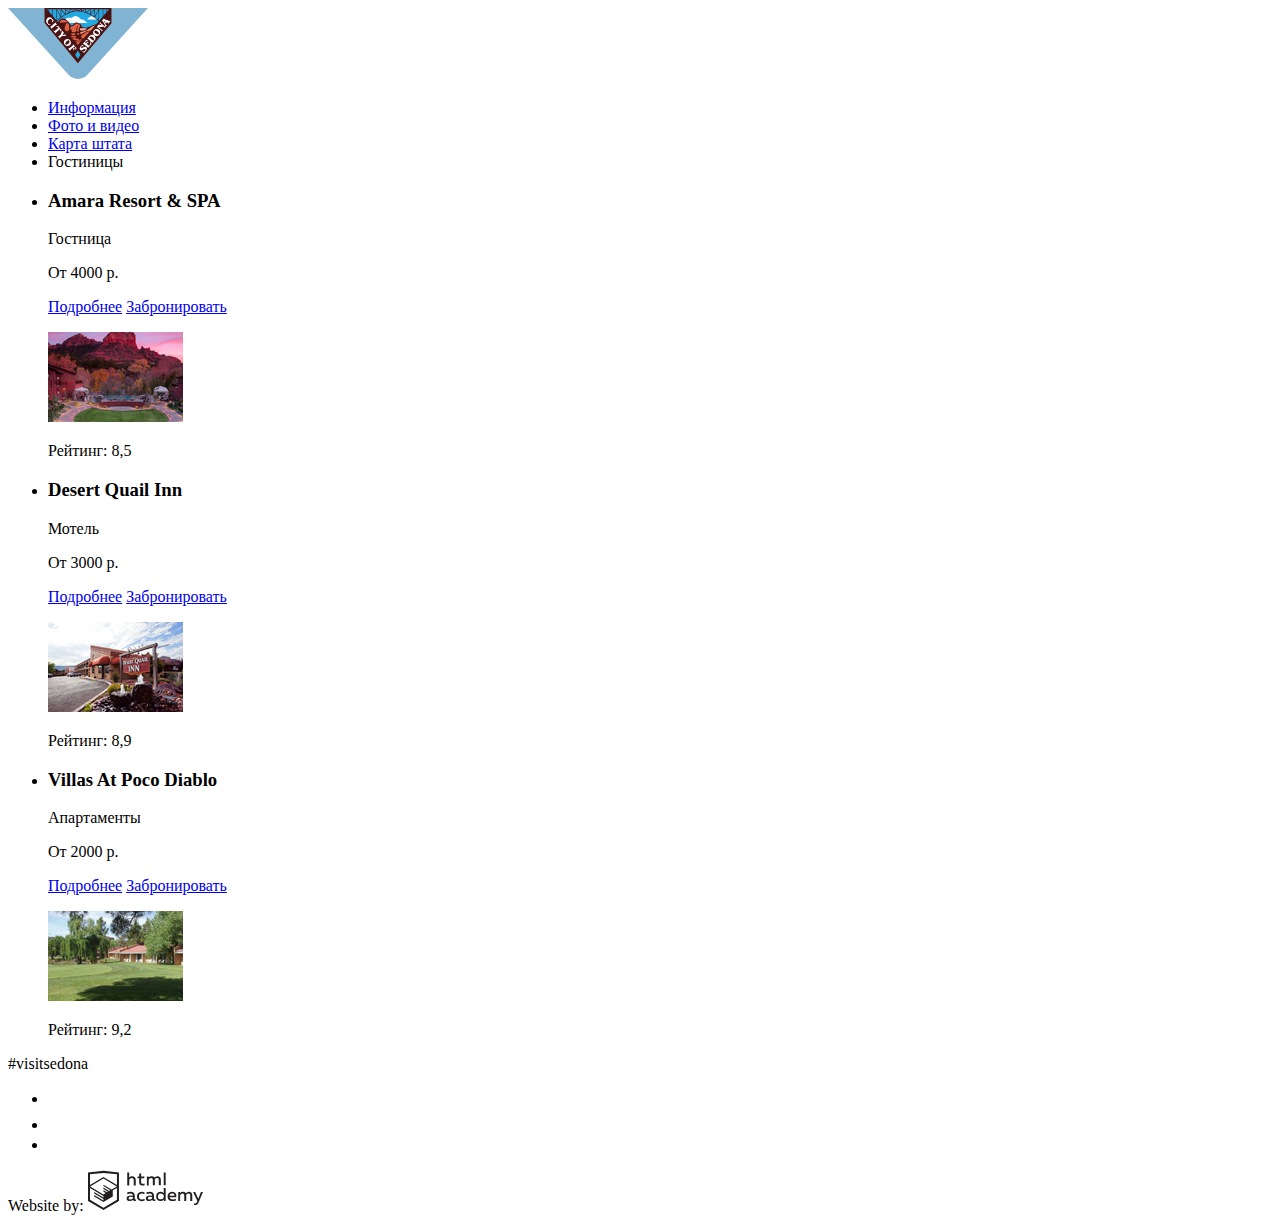
==== catalog.html @ f48ada7a "Исправлены замечания" ====
<!DOCTYPE html>
<html lang="ru">
  <head>
    <meta charset="UTF-8">
    <title>Гостиницы Седоны</title>
  </head>
  <body>
    <header>
      <a href="index.html">
        <img src="img/logo-sedona.svg" width="140" height="71" alt="Герб Седоны">
      </a>
      <nav>
        <ul>
          <li><a href="info.html">Информация</a></li>
          <li><a href="photo.html">Фото и видео</a></li>
          <li><a href="map.html">Карта штата</a></li>
          <li><a>Гостиницы</a></li>
        </ul>
      </nav>
    </header>
    <main>
      <ul>
        <li>
          <div>
            <h3>Amara Resort & SPA</h3>
            <p>Гостница</p>
            <p>От 4000 р.</p>
            <a class="button_details" href="#">Подробнее</a>
            <a class="button_booking" href="#">Забронировать</a>
          </div>
          <p>
            <img src="img/hotel-amara.jpg" width="135" height="90" alt="Amara Resort & SPA">
          </p>
          <p>
          <span></span>
          <span></span>
          <span></span>
          <span></span>
          </p>
        <p>Рейтинг: 8,5</p>
        </li>
        <li>
          <div>
            <h3>Desert Quail Inn</h3>
            <p>Мотель</p>
            <p>От 3000 р.</p>
            <a class="button_details" href="#">Подробнее</a>
            <a class="button_booking" href="#">Забронировать</a>
          </div>
          <p>
            <img src="img/hotel-desert.jpg" width="135" height="90" alt="Desert Quail Inn">
          </p>
          <p>
            <span></span>
            <span></span>
            <span></span>
          </p>
          <p>Рейтинг: 8,9</p>
        </li>
        <li>
          <div>
            <h3>Villas At Poco Diablo</h3>
            <p>Апартаменты</p>
            <p>От 2000 р.</p>
            <a class="button_details" href="#">Подробнее</a>
            <a class="button_booking" href="#">Забронировать</a>
          </div>
          <p>
            <img src="img/hotel-villas.jpg" width="135" height="90" alt="Villas At Poco Diablo">
          </p>
          <p>
            <span></span>
            <span></span>
          </p>
          <p>Рейтинг: 9,2</p>
        </li>
      </ul>
    </main>
    <footer>
      <p>#visitsedona</p>
      <div>
        <ul>
          <li>
            <a href="#">
              <img src="img/twitter.svg" width="17" height="15" alt="Twitter">
            </a>
          </li>
          <li>
            <a href="#">
              <img src="img/fb-icon.svg" width="12" height="22" alt="FB">
            </a>
          </li>
          <li>
            <a href="#">
              <img src="img/youtube.svg" width="20" height="16" alt="YouTube">
            </a>
          </li>
        </ul>
      </div>
      <p>
        Website by:
        <a href="https://htmlacademy.ru/intensive/htmlcss">
          <img src="img/logo-htmlacademy.svg" width="115" height="41" alt="Логотип HTML Academy">
        </a>
      </p>
    </footer>
  </body>
</html>
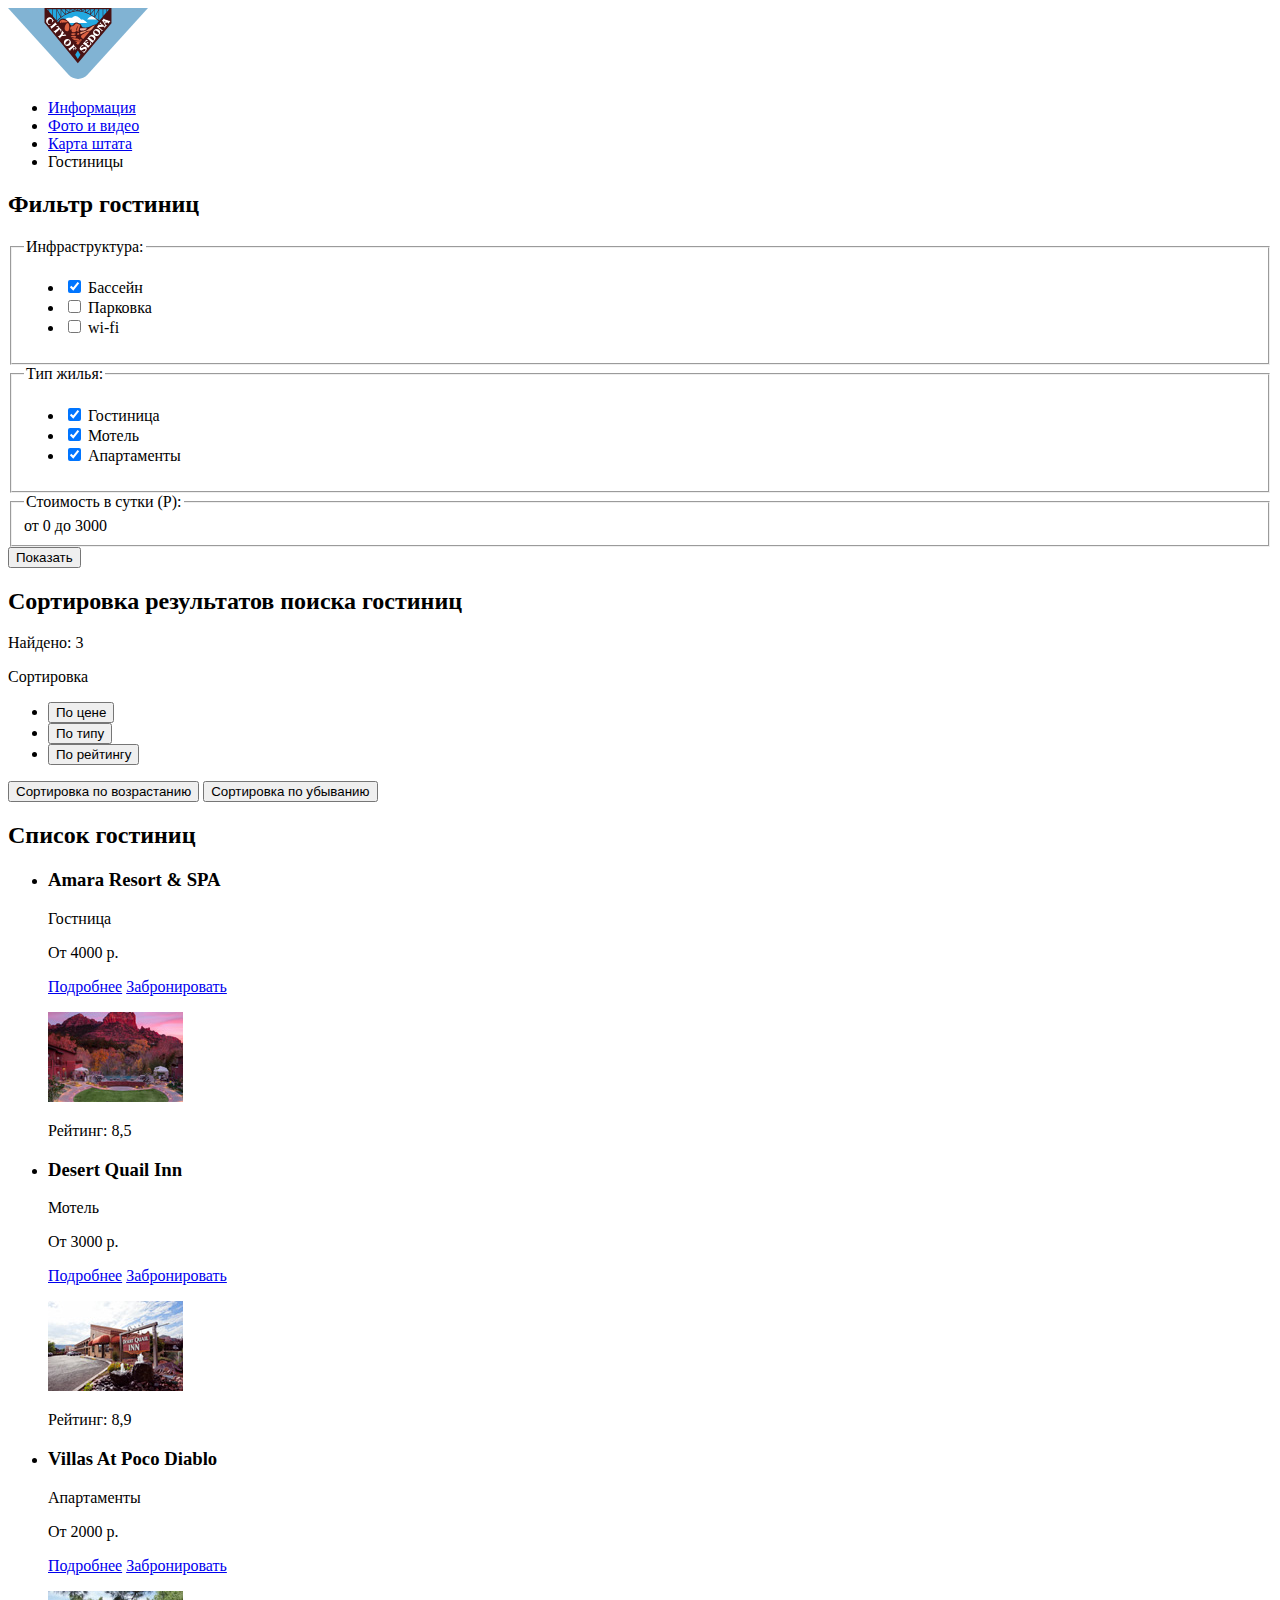
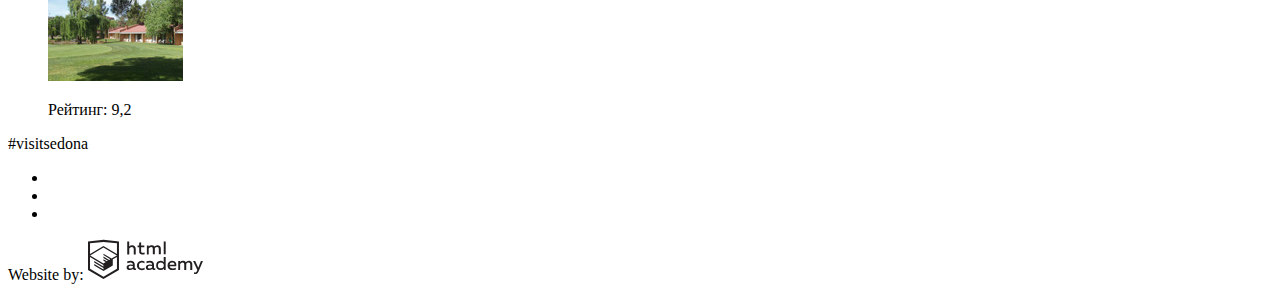
==== commit a92610d5: "Добавлены формы и доступность" ====
--- a/catalog.html
+++ b/catalog.html
@@ -6,100 +6,169 @@
   </head>
   <body>
     <header>
-      <a href="index.html">
-        <img src="img/logo-sedona.svg" width="140" height="71" alt="Герб Седоны">
-      </a>
-      <nav>
+      <nav aria-label="Главное меню">
+        <a href="index.html">
+          <img src="img/logo-sedona.svg" width="140" height="71" alt="Герб Седоны">
+        </a>
         <ul>
           <li><a href="info.html">Информация</a></li>
           <li><a href="photo.html">Фото и видео</a></li>
-          <li><a href="map.html">Карта штата</a></li>
+          <li><a href="index.html#map">Карта штата</a></li>
           <li><a>Гостиницы</a></li>
         </ul>
       </nav>
     </header>
     <main>
-      <ul>
-        <li>
-          <div>
-            <h3>Amara Resort & SPA</h3>
-            <p>Гостница</p>
-            <p>От 4000 р.</p>
-            <a class="button_details" href="#">Подробнее</a>
-            <a class="button_booking" href="#">Забронировать</a>
-          </div>
-          <p>
-            <img src="img/hotel-amara.jpg" width="135" height="90" alt="Amara Resort & SPA">
-          </p>
-          <p>
-          <span></span>
-          <span></span>
-          <span></span>
-          <span></span>
-          </p>
-        <p>Рейтинг: 8,5</p>
-        </li>
-        <li>
-          <div>
-            <h3>Desert Quail Inn</h3>
-            <p>Мотель</p>
-            <p>От 3000 р.</p>
-            <a class="button_details" href="#">Подробнее</a>
-            <a class="button_booking" href="#">Забронировать</a>
-          </div>
-          <p>
-            <img src="img/hotel-desert.jpg" width="135" height="90" alt="Desert Quail Inn">
-          </p>
-          <p>
-            <span></span>
-            <span></span>
-            <span></span>
-          </p>
-          <p>Рейтинг: 8,9</p>
-        </li>
-        <li>
-          <div>
-            <h3>Villas At Poco Diablo</h3>
-            <p>Апартаменты</p>
-            <p>От 2000 р.</p>
-            <a class="button_details" href="#">Подробнее</a>
-            <a class="button_booking" href="#">Забронировать</a>
-          </div>
-          <p>
-            <img src="img/hotel-villas.jpg" width="135" height="90" alt="Villas At Poco Diablo">
-          </p>
-          <p>
-            <span></span>
-            <span></span>
-          </p>
-          <p>Рейтинг: 9,2</p>
-        </li>
-      </ul>
+      <section>
+        <h2 class="visually-hidden">Фильтр гостиниц</h2>
+        <form method="get" action="https://echo.htmlacademy.ru">
+          <fieldset>
+            <legend>Инфраструктура:</legend>
+            <ul>
+              <li>
+                <input type="checkbox" name="swimming-pool" id="filter-swimming-pool" checked>
+                <label for="filter-swimming-pool">Бассейн</label>
+              </li>
+              <li>
+                <input type="checkbox" name="parking" id="filter-parking">
+                <label for="filter-parking">Парковка</label>
+              </li>
+              <li>
+                <input type="checkbox" name="wi-fi" id="filter-wi-fi">
+                <label for="filter-wi-fi">wi-fi</label>
+              </li>
+            </ul>
+          </fieldset>
+          <fieldset>
+            <legend>Тип жилья:</legend>
+            <ul>
+              <li>
+                <input type="checkbox" name="hotel" id="filter-hotel" checked>
+                <label for="filter-hotel">Гостиница</label>
+              </li>
+              <li>
+                <input type="checkbox" name="motel" id="filter-motel" checked>
+                <label for="filter-motel">Мотель</label>
+              </li>
+              <li>
+                <input type="checkbox" name="apartments" id="filter-apartments" checked>
+                <label for="filter-apartments">Апартаменты</label>
+              </li>
+            </ul>
+          </fieldset>
+          <fieldset>
+            <legend>Стоимость в сутки (Р):</legend>
+            <div>
+              <span>от 0 </span>
+              <span>до 3000</span>
+            </div>
+          </fieldset>
+          <button type="submit">
+            Показать
+          </button>
+        </form>
+      </section>
+      <section>
+        <h2 class="visually-hidden">Сортировка результатов поиска гостиниц</h2>
+        <p>Найдено: 3</p>
+        <div>
+          <p>Сортировка</p>
+          <ul>
+            <li>
+              <button type="button">По цене</button>
+            </li>
+            <li>
+              <button type="button">По типу</button>
+            </li>
+            <li>
+              <button type="button">По рейтингу</button>
+            </li>
+          </ul>
+        </div>
+        <div>
+          <button type="button">Сортировка по возрастанию</button>
+          <button type="button">Сортировка по убыванию</button>
+        </div>
+      </section>
+      <section>
+        <h2 class="visually-hidden">Список гостиниц</h2>
+          <ul>
+            <li>
+              <div>
+                <h3>Amara Resort & SPA</h3>
+                <p>Гостница</p>
+                <p>От 4000 р.</p>
+                <a class="button_details" href="#">Подробнее</a>
+                <a class="button_booking" href="#">Забронировать</a>
+              </div>
+              <p>
+                <img src="img/hotel-amara.jpg" width="135" height="90" alt="Amara Resort & SPA">
+              </p>
+              <p>
+              <span></span>
+              <span></span>
+              <span></span>
+              <span></span>
+              </p>
+            <p>Рейтинг: 8,5</p>
+            </li>
+            <li>
+              <div>
+                <h3>Desert Quail Inn</h3>
+                <p>Мотель</p>
+                <p>От 3000 р.</p>
+                <a class="button_details" href="#">Подробнее</a>
+                <a class="button_booking" href="#">Забронировать</a>
+              </div>
+              <p>
+                <img src="img/hotel-desert.jpg" width="135" height="90" alt="Desert Quail Inn">
+              </p>
+              <p>
+                <span></span>
+                <span></span>
+                <span></span>
+              </p>
+              <p>Рейтинг: 8,9</p>
+            </li>
+            <li>
+              <div>
+                <h3>Villas At Poco Diablo</h3>
+                <p>Апартаменты</p>
+                <p>От 2000 р.</p>
+                <a class="button_details" href="#">Подробнее</a>
+                <a class="button_booking" href="#">Забронировать</a>
+              </div>
+              <p>
+                <img src="img/hotel-villas.jpg" width="135" height="90" alt="Villas At Poco Diablo">
+              </p>
+              <p>
+                <span></span>
+                <span></span>
+              </p>
+              <p>Рейтинг: 9,2</p>
+            </li>
+          </ul>
+      </section>
     </main>
     <footer>
       <p>#visitsedona</p>
-      <div>
         <ul>
           <li>
-            <a href="#">
-              <img src="img/twitter.svg" width="17" height="15" alt="Twitter">
+            <a href="#" aria-label="Седона в Твиттере">
             </a>
           </li>
           <li>
-            <a href="#">
-              <img src="img/fb-icon.svg" width="12" height="22" alt="FB">
+            <a href="#" aria-label="Седона в Фейсбуке">
             </a>
           </li>
           <li>
-            <a href="#">
-              <img src="img/youtube.svg" width="20" height="16" alt="YouTube">
+            <a href="#" aria-label="Седона на Ютубе">
             </a>
           </li>
         </ul>
-      </div>
       <p>
         Website by:
-        <a href="https://htmlacademy.ru/intensive/htmlcss">
+        <a href="https://htmlacademy.ru/intensive/htmlcss" aria-label="Сайт HTML Academy">
           <img src="img/logo-htmlacademy.svg" width="115" height="41" alt="Логотип HTML Academy">
         </a>
       </p>
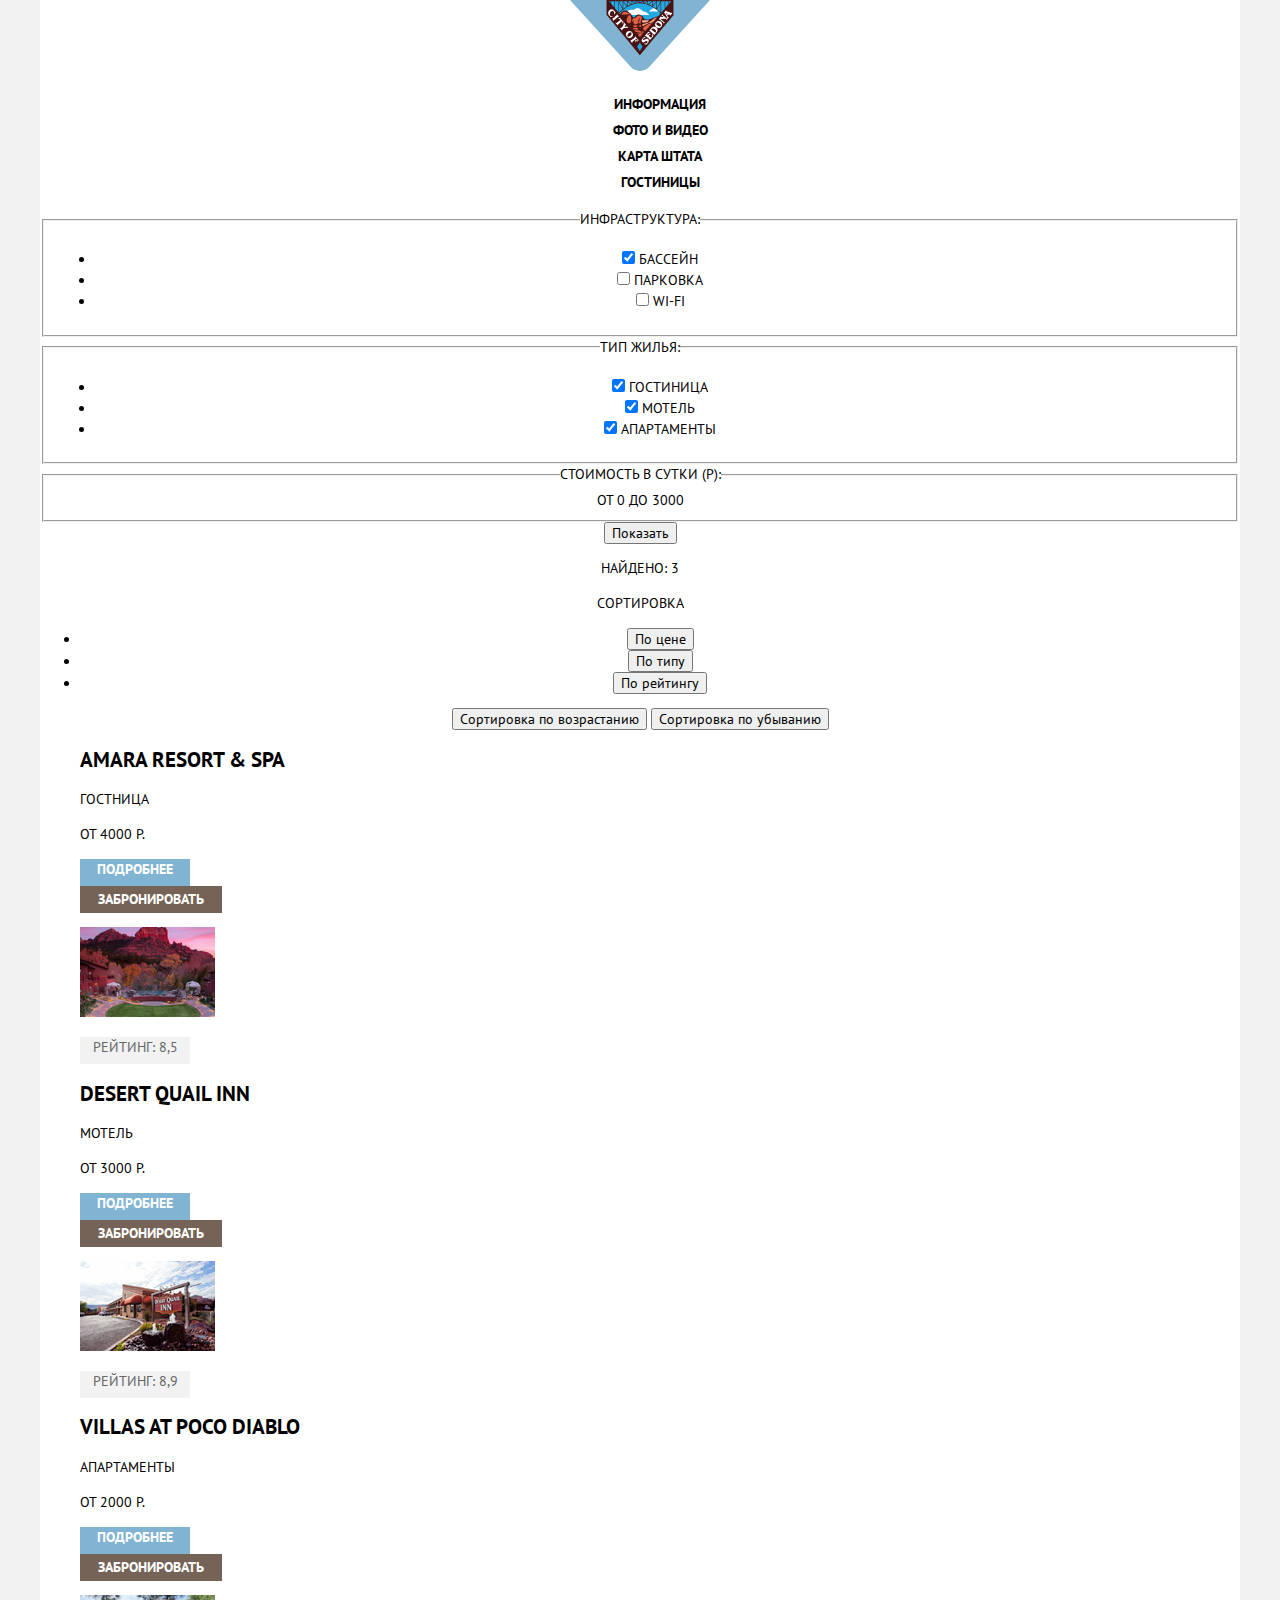
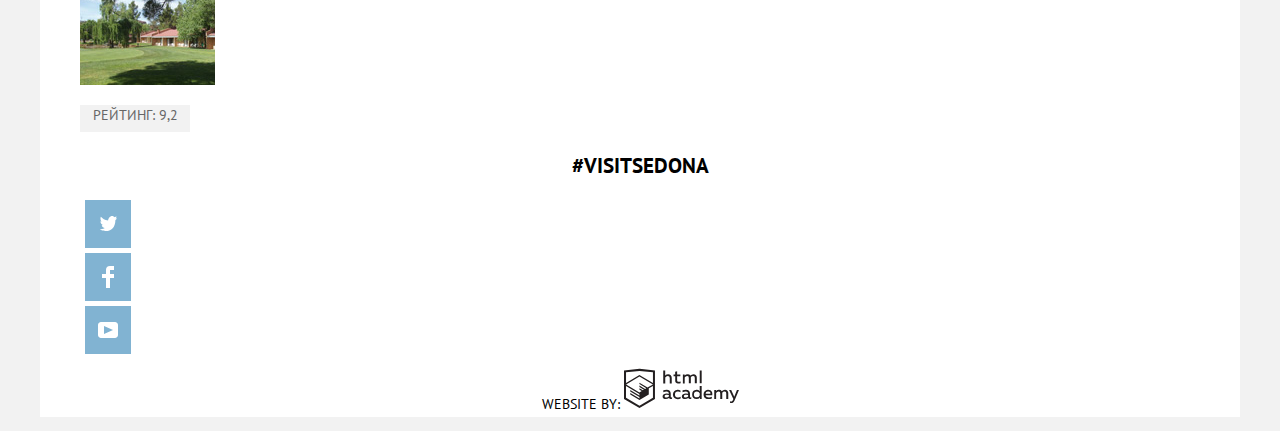
==== commit 4f5b67a0: "Первое задание по стилям" ====
--- a/catalog.html
+++ b/catalog.html
@@ -3,18 +3,21 @@
   <head>
     <meta charset="UTF-8">
     <title>Гостиницы Седоны</title>
+    <link href="https://fonts.googleapis.com/css?family=PT+Sans:400,700&display=swap&subset=cyrillic" rel="stylesheet">
+    <link rel="stylesheet" href="css/normalize.css">
+    <link rel="stylesheet" href="css/style.css">
   </head>
   <body>
     <header>
-      <nav aria-label="Главное меню">
-        <a href="index.html">
+      <nav class="main-navigation" aria-label="Главное меню">
+        <a>
           <img src="img/logo-sedona.svg" width="140" height="71" alt="Герб Седоны">
         </a>
         <ul>
           <li><a href="info.html">Информация</a></li>
           <li><a href="photo.html">Фото и видео</a></li>
           <li><a href="index.html#map">Карта штата</a></li>
-          <li><a>Гостиницы</a></li>
+          <li><a href="catalog.html">Гостиницы</a></li>
         </ul>
       </nav>
     </header>
@@ -92,14 +95,14 @@
       </section>
       <section>
         <h2 class="visually-hidden">Список гостиниц</h2>
-          <ul>
+          <ul class="hotels">
             <li>
               <div>
-                <h3>Amara Resort & SPA</h3>
+                <h3><a class="hotel-name" href="#">Amara Resort & SPA</a></h3>
                 <p>Гостница</p>
                 <p>От 4000 р.</p>
-                <a class="button_details" href="#">Подробнее</a>
-                <a class="button_booking" href="#">Забронировать</a>
+                <a class="hotel-details" href="#">Подробнее</a>
+                <button class="button-booking" type="button" name="button">Забронировать</button>
               </div>
               <p>
                 <img src="img/hotel-amara.jpg" width="135" height="90" alt="Amara Resort & SPA">
@@ -110,15 +113,15 @@
               <span></span>
               <span></span>
               </p>
-            <p>Рейтинг: 8,5</p>
+            <p class="rating">Рейтинг: 8,5</p>
             </li>
             <li>
               <div>
-                <h3>Desert Quail Inn</h3>
+                <h3><a class="hotel-name" href="#">Desert Quail Inn</a></h3>
                 <p>Мотель</p>
                 <p>От 3000 р.</p>
-                <a class="button_details" href="#">Подробнее</a>
-                <a class="button_booking" href="#">Забронировать</a>
+                <a class="hotel-details" href="#">Подробнее</a>
+                <button class="button-booking" type="button" name="button">Забронировать</button>
               </div>
               <p>
                 <img src="img/hotel-desert.jpg" width="135" height="90" alt="Desert Quail Inn">
@@ -128,15 +131,15 @@
                 <span></span>
                 <span></span>
               </p>
-              <p>Рейтинг: 8,9</p>
+              <p class="rating">Рейтинг: 8,9</p>
             </li>
             <li>
               <div>
-                <h3>Villas At Poco Diablo</h3>
+                <h3><a class="hotel-name" href="#">Villas At Poco Diablo</a></h3>
                 <p>Апартаменты</p>
                 <p>От 2000 р.</p>
-                <a class="button_details" href="#">Подробнее</a>
-                <a class="button_booking" href="#">Забронировать</a>
+                <a class="hotel-details" href="#">Подробнее</a>
+                <button class="button-booking" type="button" name="button">Забронировать</button>
               </div>
               <p>
                 <img src="img/hotel-villas.jpg" width="135" height="90" alt="Villas At Poco Diablo">
@@ -145,31 +148,28 @@
                 <span></span>
                 <span></span>
               </p>
-              <p>Рейтинг: 9,2</p>
+              <p class="rating">Рейтинг: 9,2</p>
             </li>
           </ul>
       </section>
     </main>
     <footer>
-      <p>#visitsedona</p>
-        <ul>
-          <li>
-            <a href="#" aria-label="Седона в Твиттере">
-            </a>
-          </li>
-          <li>
-            <a href="#" aria-label="Седона в Фейсбуке">
-            </a>
-          </li>
-          <li>
-            <a href="#" aria-label="Седона на Ютубе">
-            </a>
-          </li>
-        </ul>
-      <p>
+      <p class="hashtag">#visitsedona</p>
+      <ul class="social-buttons">
+        <li><a class="button-twitter" href="#" aria-label="Седона в Твиттере"></a></li>
+        <li><a class="button-facebook" href="#" aria-label="Седона в Фейсбуке"></a></li>
+        <li><a class="button-youtube" href="#" aria-label="Седона на Ютубе"></a></li>
+      </ul>
+      <p class="copyright">
         Website by:
         <a href="https://htmlacademy.ru/intensive/htmlcss" aria-label="Сайт HTML Academy">
-          <img src="img/logo-htmlacademy.svg" width="115" height="41" alt="Логотип HTML Academy">
+          <!--          <img src="img/logo-htmlacademy.svg" width="115" height="41" alt="Логотип HTML Academy">-->
+          <svg id="Layer_1" data-name="Layer 1" xmlns="http://www.w3.org/2000/svg" viewBox="0 0 108.08 36.85" width="115" height="41">
+            <title>logo-htmlacademy</title>
+            <path class="html-logo"
+                  d="M44.61,26.88a2,2,0,0,0,.55-0.1v1.33a3.25,3.25,0,0,1-1.18.21,1.67,1.67,0,0,1-1.67-1,4.84,4.84,0,0,1-3.14,1.08c-1.51,0-2.91-.83-2.91-2.55,0-2.13,2-2.79,3.71-2.79a11.08,11.08,0,0,1,2.17.25v-0.3c0-1-.76-1.77-2.19-1.77a7.42,7.42,0,0,0-3,.64v-1.7a10.21,10.21,0,0,1,3.19-.55c2.36,0,3.81,1.12,3.81,3.65v3a0.54,0.54,0,0,0,.49.59h0.17Zm-6.44-1.13A1.35,1.35,0,0,0,39.63,27h0.11a3.39,3.39,0,0,0,2.41-1V24.58a9.72,9.72,0,0,0-1.81-.21c-1,0-2.16.33-2.16,1.38h0Zm12.36-6.11a5,5,0,0,1,2.57.64V22a4.08,4.08,0,0,0-2.3-.7,2.75,2.75,0,1,0,0,5.49,5,5,0,0,0,2.43-.64v1.71a6.27,6.27,0,0,1-2.76.57A4.21,4.21,0,0,1,46,24.51q0-.21,0-0.41a4.32,4.32,0,0,1,4.18-4.46h0.38Zm12.17,7.24a2,2,0,0,0,.55-0.1v1.33a3.25,3.25,0,0,1-1.18.21,1.67,1.67,0,0,1-1.67-1,4.84,4.84,0,0,1-3.14,1.08c-1.51,0-2.91-.83-2.91-2.55,0-2.13,2-2.79,3.71-2.79a11.08,11.08,0,0,1,2.17.25v-0.3c0-1-.76-1.77-2.19-1.77a7.42,7.42,0,0,0-3,.64v-1.7a10.21,10.21,0,0,1,3.19-.55c2.36,0,3.81,1.12,3.81,3.65v3a0.54,0.54,0,0,0,.49.59h0.17Zm-6.44-1.13A1.35,1.35,0,0,0,57.73,27h0.11a3.39,3.39,0,0,0,2.41-1V24.58a9.72,9.72,0,0,0-1.81-.21c-1.06,0-2.16.33-2.16,1.38h0ZM73,16V28.2H71.35V26.88a3.88,3.88,0,0,1-3.19,1.54,4.4,4.4,0,0,1,0-8.78,3.81,3.81,0,0,1,3,1.3V16H73Zm-4.53,5.22a2.76,2.76,0,1,0,0,5.52A2.86,2.86,0,0,0,71.15,25V23A2.91,2.91,0,0,0,68.49,21.27ZM79,19.64c3.31,0,4.46,2.68,3.92,5.09H76.7c0.21,1.5,1.67,2.11,3.19,2.11a6.11,6.11,0,0,0,2.64-.59v1.6a7.14,7.14,0,0,1-3,.57C77,28.42,74.78,27,74.78,24a4.18,4.18,0,0,1,4-4.39H79Zm0.09,1.54a2.28,2.28,0,0,0-2.44,2.1v0.06H81.3A2,2,0,0,0,79.13,21.18Zm5.73,7V19.87h1.65v1a3.81,3.81,0,0,1,2.78-1.27A2.86,2.86,0,0,1,91.89,21a4.12,4.12,0,0,1,2.91-1.33A3.06,3.06,0,0,1,98,23V28.2h-1.9V23.05a1.59,1.59,0,0,0-1.42-1.75H94.42a2.8,2.8,0,0,0-2.07,1.12V28.2h-1.9V23.05A1.59,1.59,0,0,0,89,21.31H88.8a3,3,0,0,0-2.21,1.29v5.63H84.86Zm21.31-8.33h1.9l-3.91,9.46c-0.9,2.17-2.09,2.86-3.35,2.86a4.76,4.76,0,0,1-1.1-.14V30.46a2.86,2.86,0,0,0,.85.12c0.9,0,1.58-.64,2.07-1.9l0.17-.42-4-8.4h2l2.86,6.29ZM38.73,1.46V6.22a3.81,3.81,0,0,1,2.7-1.14,3.25,3.25,0,0,1,3.44,3.4v5.15H43V8.72a1.81,1.81,0,0,0-1.61-2h-0.3a2.93,2.93,0,0,0-2.32,1.39v5.52h-1.9V1.46h1.9ZM49.94,2.31v3h3V6.91h-3v3.81c0,1.1.5,1.46,1.58,1.46a4.49,4.49,0,0,0,1.69-.33v1.6A6.8,6.8,0,0,1,51,13.8a2.55,2.55,0,0,1-2.86-2.74V6.89H46.58V5.26h1.5V2.74Zm5.4,11.31V5.28H57v1A3.81,3.81,0,0,1,59.77,5a2.86,2.86,0,0,1,2.6,1.33A4.12,4.12,0,0,1,65.28,5,3.06,3.06,0,0,1,68.44,8.4v5.21h-1.9V8.46a1.59,1.59,0,0,0-1.42-1.75H64.89a2.8,2.8,0,0,0-2.07,1.12v5.78h-1.9V8.46A1.59,1.59,0,0,0,59.5,6.71H59.27A3,3,0,0,0,57.06,8v5.63H55.34ZM71.17,1.45H73V13.6H71.17V1.45ZM14.71,0H14.55L0,1.54V28.21l14.55,8.66,14.55-8.66V1.54Zm12.5,27.1L14.55,34.64,1.9,27.12V16.18l12.59,7.5V25L5.86,19.9v1.31l8.68,5.21v1.39L5.87,22.65V24l8.68,5.21,8.75-5.24V18.31L27.2,16V27.12Zm0-12.53-3.48,2-1.6,1L14.51,13v1.31L21,18.23H21l-0.14.09-1,.54-5.37-3.2V17l4.24,2.52-1,.67-3.2-1.9v1.31l2.1,1.24L14.5,22.1,2,14.65,14.51,7.11Zm0-1.32L14.49,5.76,1.91,13.25v-10L14.56,1.92,27.21,3.25v10h0Z"
+                  transform="translate(0 -0.02)" fill="#231f20">
+          </svg>
         </a>
       </p>
     </footer>
--- a/css/style.css
+++ b/css/style.css
@@ -0,0 +1,326 @@
+html {
+  background-color: #f2f2f2;
+}
+
+body {
+  margin: 0;
+  padding: 0;
+  width: 1200px;
+  margin: auto;
+
+  font-family: "PT Sans", Arial, sans-serif;
+  font-size: 14px;
+  line-height: 21px;
+  color: #000000;
+  text-transform: uppercase;
+  text-align: center;
+
+  background-color: white;
+}
+
+.visually-hidden {
+  position: absolute;
+  width: 1px;
+  height: 1px;
+  margin: -1px;
+  border: 0;
+  padding: 0;
+  clip: rect(0 0 0 0);
+  overflow: hidden;
+}
+
+a {
+  text-decoration: none;
+  color: black;
+}
+
+/* Стили для шапки */
+
+/* Навигация по сайту */
+.main-navigation li {
+  line-height: 26px;
+  list-style: none;
+  font-weight: bold;
+}
+
+.main-navigation a:hover {
+  color: #81b3d2;
+}
+
+.main-navigation a:active {
+  color: rgba(0, 0, 0, 0.3);
+}
+
+.current-page {
+  color: #766357;
+}
+
+/* Стили для main */
+
+.welcome {
+  height: 528px;
+  background-color: #9EDAFE;
+  background-image:
+    url("../img/intro-mask.svg"),
+    url("../img/sedona-background.jpg");
+
+  background-position:
+    bottom center,
+    top center;
+  background-repeat: no-repeat, no-repeat;
+  }
+
+.sedona-promotext {
+  font-size: 21px;
+  line-height: 26px;
+  font-weight: bold;
+}
+
+.advantages-intro {
+  font-size: 14px;
+  line-height: 26px;
+}
+
+.advantages {
+  list-style: none;
+}
+
+.advantages h2 {
+  font-size: 21px;
+  line-height: 21px;
+}
+
+.advantages-item:nth-child(1),
+.advantages-item:nth-child(2) {
+  color: #ffffff;
+  background-color: #81B3D2;
+}
+
+.benefits {
+  list-style: none;
+  background-color: #ffffff;
+}
+
+.benefits-item {
+  color: #333333;
+}
+
+.benefits h2 {
+  color: #000000;
+}
+/* Стили для формы поиска */
+
+.search-text {
+  font-size: 14px;
+  line-height: 24px;
+  color: #333333;
+}
+
+.search-heading {
+  font-size: 30px;
+  line-height: 36px;
+  font-weight: bold;
+  color: #000000;
+}
+
+.button {
+  font-size: 21px;
+  font-weight: bold;
+  line-height: 26px;
+  color: #ffffff;
+  text-transform: uppercase;
+}
+
+.button-search-form {
+  background-color: #766357;
+  width: 568px;
+  height: 86px;
+}
+
+.button-search-form:hover {
+  background-color: #604E43;
+}
+
+.button-search-form:active {
+  background-color: #503E33;
+}
+
+.input-label {
+  font-weight: bold;
+  color: #000000;
+}
+
+.input-field {
+  font-weight: 700;
+  color: #000000;
+  text-transform: uppercase;
+
+  background-color: #F2F2F2;
+
+}
+.input-field:hover {
+  background-color: #ebebeb;
+}
+
+.input-field:focus {
+  background-color: #ffffff;
+}
+
+.input-field::placeholder {
+  font-weight: bold;
+  color: #000000;
+  text-transform: uppercase;
+}
+
+.button-submit {
+  background-color: #81B3D2;
+  width: 458px;
+  height: 58px;
+}
+
+.button-submit:hover {
+  background-color: #669EC0;
+}
+
+.button-submit:active {
+  background-color: #5496BD;
+}
+/* Стили для хештега и товарного знака */
+
+.hashtag {
+  font-size: 21px;
+  line-height: 26px;
+  font-weight: bold;
+}
+.copyright {
+  line-height: 26px;
+}
+
+.html-logo:hover {
+  fill: #81b3d2;
+}
+
+.html-logo:active {
+  fill: #bdbbbc;
+}
+/* Стили для кнопок социальных сетей */
+
+.social-buttons li {
+  list-style: none;
+  background-color: #81b3d2;
+  width: 46px;
+  height: 48px;
+  margin: 5px;
+}
+
+.social-buttons li:hover {
+  background-color: #669ec0;
+}
+
+.social-buttons li:active {
+  background-color: #5496bd;
+}
+
+.button-twitter {
+  background: url("../img/twitter.svg") no-repeat 50% 50%;
+  width: 100%;
+  height: 100%;
+  display: block;
+}
+
+.button-twitter:active {
+  opacity: 0.3;
+}
+
+.button-facebook {
+  background: url("../img/fb-icon.svg") no-repeat 50% 50%;
+  width: 100%;
+  height: 100%;
+  display: block;
+}
+
+.button-facebook:active {
+  opacity: 0.3;
+}
+
+.button-youtube {
+  background: url("../img/youtube.svg") no-repeat 50% 50%;
+  width: 100%;
+  height: 100%;
+  display: block;
+}
+
+.button-youtube:active {
+  opacity: 0.3;
+}
+
+/* Стили для отелей */
+.hotels {
+  text-align: left;
+  list-style: none;
+}
+
+.hotel-name {
+  font-size: 21px;
+  line-height: 26px;
+  font-weight: bold;
+  color: #000000;
+}
+
+.hotel-name:hover {
+  color: #81b3d2;
+}
+
+.hotel-name:active {
+  color: rgba(0, 0, 0, 0.3);
+}
+
+.hotel-details {
+  width: 110px;
+  height: 27px;
+  text-align: center;
+  color: #ffffff;
+  font-weight: bold;
+  background-color: #81b3d2;
+  display: block;
+  }
+
+.hotel-details:hover {
+  background-color: #669ec0;
+}
+
+.hotel-details:active {
+  background-color: #5496bd;
+  color: rgba(255, 255, 255, 0.3);
+}
+
+.button-booking {
+  width: 142px;
+  height: 27px;
+  border: 2px solid #766357;
+  font-size: 14px;
+  line-height: 21px;
+  font-weight: bold;
+  background-color: #766357;
+  text-transform: uppercase;
+  color: #ffffff;
+}
+
+.button-booking:hover {
+  background-color: #604e43;
+  border: 2px solid #604e43;
+}
+
+.button-booking:active {
+  background-color: #503e33;
+  color: rgba(255, 255, 255, 0.3);
+  border: 2px solid #503e33;
+}
+
+.rating {
+  color: #666666;
+  background-color: #f2f2f2;
+  width: 110px;
+  height: 27px;
+  text-align: center;
+}
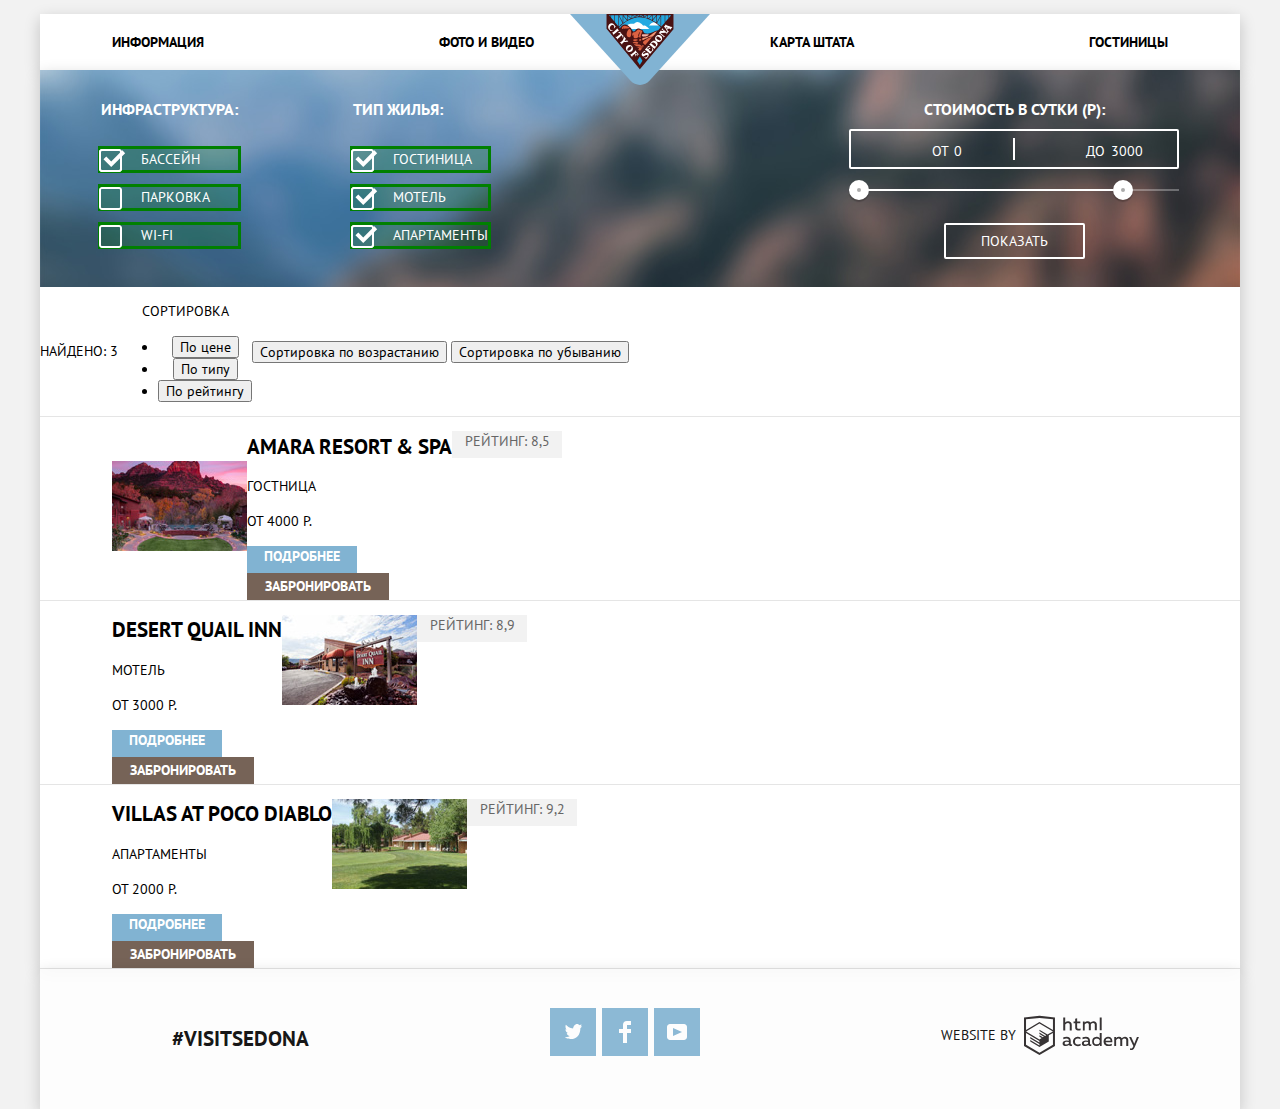
==== commit 20b01dbb: "Сетки" ====
--- a/catalog.html
+++ b/catalog.html
@@ -6,10 +6,11 @@
     <link href="https://fonts.googleapis.com/css?family=PT+Sans:400,700&display=swap&subset=cyrillic" rel="stylesheet">
     <link rel="stylesheet" href="css/normalize.css">
     <link rel="stylesheet" href="css/style.css">
+    <link rel="stylesheet" href="css/hotels.css">
   </head>
   <body>
     <header>
-      <nav class="main-navigation" aria-label="Главное меню">
+      <nav class="main-navigation">
         <a>
           <img src="img/logo-sedona.svg" width="140" height="71" alt="Герб Седоны">
         </a>
@@ -22,56 +23,73 @@
       </nav>
     </header>
     <main>
-      <section>
+
+      <section class="filters">
         <h2 class="visually-hidden">Фильтр гостиниц</h2>
-        <form method="get" action="https://echo.htmlacademy.ru">
-          <fieldset>
-            <legend>Инфраструктура:</legend>
-            <ul>
-              <li>
-                <input type="checkbox" name="swimming-pool" id="filter-swimming-pool" checked>
-                <label for="filter-swimming-pool">Бассейн</label>
-              </li>
-              <li>
-                <input type="checkbox" name="parking" id="filter-parking">
-                <label for="filter-parking">Парковка</label>
-              </li>
-              <li>
-                <input type="checkbox" name="wi-fi" id="filter-wi-fi">
-                <label for="filter-wi-fi">wi-fi</label>
-              </li>
-            </ul>
-          </fieldset>
-          <fieldset>
-            <legend>Тип жилья:</legend>
-            <ul>
-              <li>
-                <input type="checkbox" name="hotel" id="filter-hotel" checked>
-                <label for="filter-hotel">Гостиница</label>
-              </li>
-              <li>
-                <input type="checkbox" name="motel" id="filter-motel" checked>
-                <label for="filter-motel">Мотель</label>
-              </li>
-              <li>
-                <input type="checkbox" name="apartments" id="filter-apartments" checked>
-                <label for="filter-apartments">Апартаменты</label>
-              </li>
-            </ul>
-          </fieldset>
-          <fieldset>
-            <legend>Стоимость в сутки (Р):</legend>
-            <div>
-              <span>от 0 </span>
-              <span>до 3000</span>
-            </div>
-          </fieldset>
-          <button type="submit">
+        <form class="filter" method="get" action="https://echo.htmlacademy.ru">
+          <div class="wrapper-accommodations">
+            <fieldset class="filter-accommodations">
+              <legend>Инфраструктура:</legend>
+              <ul>
+                <li class="filter-option">
+                  <input  class="visually-hidden filter-input filter-input-checkbox" type="checkbox" name="swimming-pool" id="filter-swimming-pool" checked>
+                  <label for="filter-swimming-pool">Бассейн</label>
+                </li>
+                <li class="filter-option">
+                  <input  class="visually-hidden filter-input filter-input-checkbox" type="checkbox" name="parking" id="filter-parking">
+                  <label for="filter-parking">Парковка</label>
+                </li>
+                <li class="filter-option">
+                  <input  class="visually-hidden filter-input filter-input-checkbox" type="checkbox" name="wi-fi" id="filter-wi-fi">
+                  <label for="filter-wi-fi">wi-fi</label>
+                </li>
+              </ul>
+            </fieldset>
+            <fieldset class="filter-accommodations">
+              <legend>Тип жилья:</legend>
+              <ul>
+                <li class="filter-option">
+                  <input  class="visually-hidden filter-input filter-input-checkbox" type="checkbox" name="hotel" id="filter-hotel" checked>
+                  <label for="filter-hotel">Гостиница</label>
+                </li>
+                <li class="filter-option">
+                  <input  class="visually-hidden filter-input filter-input-checkbox" type="checkbox" name="motel" id="filter-motel" checked>
+                  <label for="filter-motel">Мотель</label>
+                </li>
+                <li class="filter-option">
+                  <input  class="visually-hidden filter-input filter-input-checkbox" type="checkbox" name="apartments" id="filter-apartments" checked>
+                  <label for="filter-apartments">Апартаменты</label>
+                </li>
+              </ul>
+            </fieldset>
+          </div>
+          <div class="wrapper-price">
+            <fieldset class="filter-range">
+              <legend class="filter-range-title">Стоимость в сутки (Р):</legend>
+              <div class="price-controls">
+                <label class="min-price">от
+                  <input type="text" name="min-price" value="0">
+                </label>
+                <label class="max-price">до
+                  <input type="text" name="max-price" value="3000">
+                </label>
+              </div>
+              <div class="range-controls">
+                <div class="scale">
+                  <div class="bar"></div>
+                </div>
+                <div class="range-toggle range-toggle-min"></div>
+                <div class="range-toggle range-toggle-max"></div>
+              </div>
+            </fieldset>
+            <button class="btn-transparent" type="submit">
             Показать
-          </button>
+            </button>
+          </div>
         </form>
       </section>
-      <section>
+
+      <section class="search-result--header">
         <h2 class="visually-hidden">Сортировка результатов поиска гостиниц</h2>
         <p>Найдено: 3</p>
         <div>
@@ -96,7 +114,7 @@
       <section>
         <h2 class="visually-hidden">Список гостиниц</h2>
           <ul class="hotels">
-            <li>
+            <li class="hotels-item">
               <div>
                 <h3><a class="hotel-name" href="#">Amara Resort & SPA</a></h3>
                 <p>Гостница</p>
@@ -104,7 +122,7 @@
                 <a class="hotel-details" href="#">Подробнее</a>
                 <button class="button-booking" type="button" name="button">Забронировать</button>
               </div>
-              <p>
+              <p class="hotel-img">
                 <img src="img/hotel-amara.jpg" width="135" height="90" alt="Amara Resort & SPA">
               </p>
               <p>
@@ -115,7 +133,7 @@
               </p>
             <p class="rating">Рейтинг: 8,5</p>
             </li>
-            <li>
+            <li class="hotels-item">
               <div>
                 <h3><a class="hotel-name" href="#">Desert Quail Inn</a></h3>
                 <p>Мотель</p>
@@ -133,7 +151,7 @@
               </p>
               <p class="rating">Рейтинг: 8,9</p>
             </li>
-            <li>
+            <li class="hotels-item">
               <div>
                 <h3><a class="hotel-name" href="#">Villas At Poco Diablo</a></h3>
                 <p>Апартаменты</p>
@@ -153,25 +171,45 @@
           </ul>
       </section>
     </main>
-    <footer>
-      <p class="hashtag">#visitsedona</p>
-      <ul class="social-buttons">
-        <li><a class="button-twitter" href="#" aria-label="Седона в Твиттере"></a></li>
-        <li><a class="button-facebook" href="#" aria-label="Седона в Фейсбуке"></a></li>
-        <li><a class="button-youtube" href="#" aria-label="Седона на Ютубе"></a></li>
-      </ul>
-      <p class="copyright">
-        Website by:
-        <a href="https://htmlacademy.ru/intensive/htmlcss" aria-label="Сайт HTML Academy">
-          <!--          <img src="img/logo-htmlacademy.svg" width="115" height="41" alt="Логотип HTML Academy">-->
-          <svg id="Layer_1" data-name="Layer 1" xmlns="http://www.w3.org/2000/svg" viewBox="0 0 108.08 36.85" width="115" height="41">
-            <title>logo-htmlacademy</title>
-            <path class="html-logo"
-                  d="M44.61,26.88a2,2,0,0,0,.55-0.1v1.33a3.25,3.25,0,0,1-1.18.21,1.67,1.67,0,0,1-1.67-1,4.84,4.84,0,0,1-3.14,1.08c-1.51,0-2.91-.83-2.91-2.55,0-2.13,2-2.79,3.71-2.79a11.08,11.08,0,0,1,2.17.25v-0.3c0-1-.76-1.77-2.19-1.77a7.42,7.42,0,0,0-3,.64v-1.7a10.21,10.21,0,0,1,3.19-.55c2.36,0,3.81,1.12,3.81,3.65v3a0.54,0.54,0,0,0,.49.59h0.17Zm-6.44-1.13A1.35,1.35,0,0,0,39.63,27h0.11a3.39,3.39,0,0,0,2.41-1V24.58a9.72,9.72,0,0,0-1.81-.21c-1,0-2.16.33-2.16,1.38h0Zm12.36-6.11a5,5,0,0,1,2.57.64V22a4.08,4.08,0,0,0-2.3-.7,2.75,2.75,0,1,0,0,5.49,5,5,0,0,0,2.43-.64v1.71a6.27,6.27,0,0,1-2.76.57A4.21,4.21,0,0,1,46,24.51q0-.21,0-0.41a4.32,4.32,0,0,1,4.18-4.46h0.38Zm12.17,7.24a2,2,0,0,0,.55-0.1v1.33a3.25,3.25,0,0,1-1.18.21,1.67,1.67,0,0,1-1.67-1,4.84,4.84,0,0,1-3.14,1.08c-1.51,0-2.91-.83-2.91-2.55,0-2.13,2-2.79,3.71-2.79a11.08,11.08,0,0,1,2.17.25v-0.3c0-1-.76-1.77-2.19-1.77a7.42,7.42,0,0,0-3,.64v-1.7a10.21,10.21,0,0,1,3.19-.55c2.36,0,3.81,1.12,3.81,3.65v3a0.54,0.54,0,0,0,.49.59h0.17Zm-6.44-1.13A1.35,1.35,0,0,0,57.73,27h0.11a3.39,3.39,0,0,0,2.41-1V24.58a9.72,9.72,0,0,0-1.81-.21c-1.06,0-2.16.33-2.16,1.38h0ZM73,16V28.2H71.35V26.88a3.88,3.88,0,0,1-3.19,1.54,4.4,4.4,0,0,1,0-8.78,3.81,3.81,0,0,1,3,1.3V16H73Zm-4.53,5.22a2.76,2.76,0,1,0,0,5.52A2.86,2.86,0,0,0,71.15,25V23A2.91,2.91,0,0,0,68.49,21.27ZM79,19.64c3.31,0,4.46,2.68,3.92,5.09H76.7c0.21,1.5,1.67,2.11,3.19,2.11a6.11,6.11,0,0,0,2.64-.59v1.6a7.14,7.14,0,0,1-3,.57C77,28.42,74.78,27,74.78,24a4.18,4.18,0,0,1,4-4.39H79Zm0.09,1.54a2.28,2.28,0,0,0-2.44,2.1v0.06H81.3A2,2,0,0,0,79.13,21.18Zm5.73,7V19.87h1.65v1a3.81,3.81,0,0,1,2.78-1.27A2.86,2.86,0,0,1,91.89,21a4.12,4.12,0,0,1,2.91-1.33A3.06,3.06,0,0,1,98,23V28.2h-1.9V23.05a1.59,1.59,0,0,0-1.42-1.75H94.42a2.8,2.8,0,0,0-2.07,1.12V28.2h-1.9V23.05A1.59,1.59,0,0,0,89,21.31H88.8a3,3,0,0,0-2.21,1.29v5.63H84.86Zm21.31-8.33h1.9l-3.91,9.46c-0.9,2.17-2.09,2.86-3.35,2.86a4.76,4.76,0,0,1-1.1-.14V30.46a2.86,2.86,0,0,0,.85.12c0.9,0,1.58-.64,2.07-1.9l0.17-.42-4-8.4h2l2.86,6.29ZM38.73,1.46V6.22a3.81,3.81,0,0,1,2.7-1.14,3.25,3.25,0,0,1,3.44,3.4v5.15H43V8.72a1.81,1.81,0,0,0-1.61-2h-0.3a2.93,2.93,0,0,0-2.32,1.39v5.52h-1.9V1.46h1.9ZM49.94,2.31v3h3V6.91h-3v3.81c0,1.1.5,1.46,1.58,1.46a4.49,4.49,0,0,0,1.69-.33v1.6A6.8,6.8,0,0,1,51,13.8a2.55,2.55,0,0,1-2.86-2.74V6.89H46.58V5.26h1.5V2.74Zm5.4,11.31V5.28H57v1A3.81,3.81,0,0,1,59.77,5a2.86,2.86,0,0,1,2.6,1.33A4.12,4.12,0,0,1,65.28,5,3.06,3.06,0,0,1,68.44,8.4v5.21h-1.9V8.46a1.59,1.59,0,0,0-1.42-1.75H64.89a2.8,2.8,0,0,0-2.07,1.12v5.78h-1.9V8.46A1.59,1.59,0,0,0,59.5,6.71H59.27A3,3,0,0,0,57.06,8v5.63H55.34ZM71.17,1.45H73V13.6H71.17V1.45ZM14.71,0H14.55L0,1.54V28.21l14.55,8.66,14.55-8.66V1.54Zm12.5,27.1L14.55,34.64,1.9,27.12V16.18l12.59,7.5V25L5.86,19.9v1.31l8.68,5.21v1.39L5.87,22.65V24l8.68,5.21,8.75-5.24V18.31L27.2,16V27.12Zm0-12.53-3.48,2-1.6,1L14.51,13v1.31L21,18.23H21l-0.14.09-1,.54-5.37-3.2V17l4.24,2.52-1,.67-3.2-1.9v1.31l2.1,1.24L14.5,22.1,2,14.65,14.51,7.11Zm0-1.32L14.49,5.76,1.91,13.25v-10L14.56,1.92,27.21,3.25v10h0Z"
-                  transform="translate(0 -0.02)" fill="#231f20">
-          </svg>
-        </a>
-      </p>
+    <footer class="main-footer">
+      <div class="container">
+        <p class="hashtag">#visitsedona</p>
+        <div class="footer-social">
+          <ul class="social-buttons">
+            <li><a class="social-button" href="#" aria-label="Седона в Твиттере">
+              <svg width="17px" height="17px" viewBox="0 0 17 17" version="1.1" xmlns="http://www.w3.org/2000/svg" xmlns:xlink="http://www.w3.org/1999/xlink">
+                <g id="Page-1" stroke="none" stroke-width="1" fill="none" fill-rule="evenodd">
+                  <g id="twitter" fill="#FFFFFF" fill-rule="nonzero">
+                    <path d="M10.95,1.144 C12.635,0.648 13.934,1.414 14.527,2.323 C15.2,2.092 15.858,1.842 16.538,1.615 C16.5248923,2.3013655 16.2116836,2.94751829 15.681,3.383 C16.366,3.553 16.985,2.892 16.985,2.892 C16.816,3.892 15.979,4.68 15.422,4.916 C15.191,11.666 12.247,16.133 5.345,15.998 L4.899,15.998 C4.489,15.998 0.735,15.538 0.001,14.111 C2.272,14.307 3.894,13.689 4.694,12.934 C3.734,12.634 2.015,12.457 1.715,9.984 C2.064,10.09 2.279,10.212 2.905,10.103 C1.705,9.247 0.374,8.53 0.448,6.33 C0.733,6.658 1.515,6.866 1.788,6.802 C1.085,6.561 -0.182,3.442 0.894,1.85 C2.712,3.704 4.629,5.456 8.046,5.623 C8.254,3.33 9.183,1.793 10.95,1.144 Z" id="Path"></path>
+                  </g>
+                </g>
+              </svg>
+            </a></li>
+            <li><a class="social-button" href="#" aria-label="Седона в Фейсбуке">
+              <svg xmlns="http://www.w3.org/2000/svg" width="12" height="22" viewBox="0 0 12 22"><path fill="#FFF" d="M12 4V0H8a4 4 0 0 0-4 4v4H0v4h4v10h4V12h4V8H8V4h4z"/>
+              </svg>
+            </a></li>
+            <li><a class="social-button" href="#" aria-label="Седона на Ютубе">
+              <svg width="20px" height="16px" viewBox="0 0 20 16" version="1.1" xmlns="http://www.w3.org/2000/svg" xmlns:xlink="http://www.w3.org/1999/xlink">
+                <g id="Page-1" stroke="none" stroke-width="1" fill="none" fill-rule="evenodd">
+                  <g id="youtube" fill="#FFFFFF" fill-rule="nonzero">
+                    <path d="M17,0 L3,0 C1.35,0 0,1.35 0,3 L0,13 C0,14.65 1.35,16 3,16 L17,16 C18.65,16 20,14.65 20,13 L20,3 C20,1.35 18.65,0 17,0 Z M6.027,11.998 L6.027,4.002 L15.014,8 L6.027,11.998 L6.027,11.998 Z" id="Shape"></path>
+                  </g>
+                </g>
+              </svg></a></li>
+          </ul>
+        </div>
+        <div class="copyright">
+          <span>Website by</span>
+          <a href="https://htmlacademy.ru/intensive/htmlcss" aria-label="Сайт HTML Academy">
+            <svg id="Layer_1" data-name="Layer 1" xmlns="http://www.w3.org/2000/svg" viewBox="0 0 108.08 36.85" width="115" height="41">
+              <path class="html-logo"
+                    d="M44.61,26.88a2,2,0,0,0,.55-0.1v1.33a3.25,3.25,0,0,1-1.18.21,1.67,1.67,0,0,1-1.67-1,4.84,4.84,0,0,1-3.14,1.08c-1.51,0-2.91-.83-2.91-2.55,0-2.13,2-2.79,3.71-2.79a11.08,11.08,0,0,1,2.17.25v-0.3c0-1-.76-1.77-2.19-1.77a7.42,7.42,0,0,0-3,.64v-1.7a10.21,10.21,0,0,1,3.19-.55c2.36,0,3.81,1.12,3.81,3.65v3a0.54,0.54,0,0,0,.49.59h0.17Zm-6.44-1.13A1.35,1.35,0,0,0,39.63,27h0.11a3.39,3.39,0,0,0,2.41-1V24.58a9.72,9.72,0,0,0-1.81-.21c-1,0-2.16.33-2.16,1.38h0Zm12.36-6.11a5,5,0,0,1,2.57.64V22a4.08,4.08,0,0,0-2.3-.7,2.75,2.75,0,1,0,0,5.49,5,5,0,0,0,2.43-.64v1.71a6.27,6.27,0,0,1-2.76.57A4.21,4.21,0,0,1,46,24.51q0-.21,0-0.41a4.32,4.32,0,0,1,4.18-4.46h0.38Zm12.17,7.24a2,2,0,0,0,.55-0.1v1.33a3.25,3.25,0,0,1-1.18.21,1.67,1.67,0,0,1-1.67-1,4.84,4.84,0,0,1-3.14,1.08c-1.51,0-2.91-.83-2.91-2.55,0-2.13,2-2.79,3.71-2.79a11.08,11.08,0,0,1,2.17.25v-0.3c0-1-.76-1.77-2.19-1.77a7.42,7.42,0,0,0-3,.64v-1.7a10.21,10.21,0,0,1,3.19-.55c2.36,0,3.81,1.12,3.81,3.65v3a0.54,0.54,0,0,0,.49.59h0.17Zm-6.44-1.13A1.35,1.35,0,0,0,57.73,27h0.11a3.39,3.39,0,0,0,2.41-1V24.58a9.72,9.72,0,0,0-1.81-.21c-1.06,0-2.16.33-2.16,1.38h0ZM73,16V28.2H71.35V26.88a3.88,3.88,0,0,1-3.19,1.54,4.4,4.4,0,0,1,0-8.78,3.81,3.81,0,0,1,3,1.3V16H73Zm-4.53,5.22a2.76,2.76,0,1,0,0,5.52A2.86,2.86,0,0,0,71.15,25V23A2.91,2.91,0,0,0,68.49,21.27ZM79,19.64c3.31,0,4.46,2.68,3.92,5.09H76.7c0.21,1.5,1.67,2.11,3.19,2.11a6.11,6.11,0,0,0,2.64-.59v1.6a7.14,7.14,0,0,1-3,.57C77,28.42,74.78,27,74.78,24a4.18,4.18,0,0,1,4-4.39H79Zm0.09,1.54a2.28,2.28,0,0,0-2.44,2.1v0.06H81.3A2,2,0,0,0,79.13,21.18Zm5.73,7V19.87h1.65v1a3.81,3.81,0,0,1,2.78-1.27A2.86,2.86,0,0,1,91.89,21a4.12,4.12,0,0,1,2.91-1.33A3.06,3.06,0,0,1,98,23V28.2h-1.9V23.05a1.59,1.59,0,0,0-1.42-1.75H94.42a2.8,2.8,0,0,0-2.07,1.12V28.2h-1.9V23.05A1.59,1.59,0,0,0,89,21.31H88.8a3,3,0,0,0-2.21,1.29v5.63H84.86Zm21.31-8.33h1.9l-3.91,9.46c-0.9,2.17-2.09,2.86-3.35,2.86a4.76,4.76,0,0,1-1.1-.14V30.46a2.86,2.86,0,0,0,.85.12c0.9,0,1.58-.64,2.07-1.9l0.17-.42-4-8.4h2l2.86,6.29ZM38.73,1.46V6.22a3.81,3.81,0,0,1,2.7-1.14,3.25,3.25,0,0,1,3.44,3.4v5.15H43V8.72a1.81,1.81,0,0,0-1.61-2h-0.3a2.93,2.93,0,0,0-2.32,1.39v5.52h-1.9V1.46h1.9ZM49.94,2.31v3h3V6.91h-3v3.81c0,1.1.5,1.46,1.58,1.46a4.49,4.49,0,0,0,1.69-.33v1.6A6.8,6.8,0,0,1,51,13.8a2.55,2.55,0,0,1-2.86-2.74V6.89H46.58V5.26h1.5V2.74Zm5.4,11.31V5.28H57v1A3.81,3.81,0,0,1,59.77,5a2.86,2.86,0,0,1,2.6,1.33A4.12,4.12,0,0,1,65.28,5,3.06,3.06,0,0,1,68.44,8.4v5.21h-1.9V8.46a1.59,1.59,0,0,0-1.42-1.75H64.89a2.8,2.8,0,0,0-2.07,1.12v5.78h-1.9V8.46A1.59,1.59,0,0,0,59.5,6.71H59.27A3,3,0,0,0,57.06,8v5.63H55.34ZM71.17,1.45H73V13.6H71.17V1.45ZM14.71,0H14.55L0,1.54V28.21l14.55,8.66,14.55-8.66V1.54Zm12.5,27.1L14.55,34.64,1.9,27.12V16.18l12.59,7.5V25L5.86,19.9v1.31l8.68,5.21v1.39L5.87,22.65V24l8.68,5.21,8.75-5.24V18.31L27.2,16V27.12Zm0-12.53-3.48,2-1.6,1L14.51,13v1.31L21,18.23H21l-0.14.09-1,.54-5.37-3.2V17l4.24,2.52-1,.67-3.2-1.9v1.31l2.1,1.24L14.5,22.1,2,14.65,14.51,7.11Zm0-1.32L14.49,5.76,1.91,13.25v-10L14.56,1.92,27.21,3.25v10h0Z"
+                    transform="translate(0 -0.02)" fill="#231f20"></path>
+            </svg>
+          </a>
+        </div>
+      </div>
     </footer>
   </body>
 </html>
--- a/css/style.css
+++ b/css/style.css
@@ -3,9 +3,8 @@
 }
 
 body {
-  margin: 0;
-  padding: 0;
-  width: 1200px;
+  position: relative;
+  padding: 0;
   margin: auto;
 
   font-family: "PT Sans", Arial, sans-serif;
@@ -13,9 +12,21 @@
   line-height: 21px;
   color: #000000;
   text-transform: uppercase;
+  background-color: #f2f2f2;
+
+}
+
+header, main, footer {
+  width: 1200px;
+  margin: 0 auto;
+  background-color: white;
   text-align: center;
-
-  background-color: white;
+  box-shadow: 0px 5px 15px 0 rgba(0, 1, 1, 0.2);
+}
+
+img {
+  max-width: 100%;
+  height: auto;
 }
 
 .visually-hidden {
@@ -50,6 +61,21 @@
 .main-navigation a:active {
   color: rgba(0, 0, 0, 0.3);
 }
+.main-navigation ul {
+  display: flex;
+  justify-content: space-between;
+  padding-right: 72px;
+  padding-left: 72px;
+  padding-top: 15px;
+  padding-bottom: 15px;
+  margin-bottom: 0;
+}
+
+.main-navigation img {
+  position: absolute;
+  margin-left: -70px;
+
+}
 
 .current-page {
   color: #766357;
@@ -58,6 +84,7 @@
 /* Стили для main */
 
 .welcome {
+  display: flex;
   height: 528px;
   background-color: #9EDAFE;
   background-image:
@@ -65,24 +92,39 @@
     url("../img/sedona-background.jpg");
 
   background-position:
-    bottom center,
-    top center;
+    50% 100.5%,
+    50% 25%;
   background-repeat: no-repeat, no-repeat;
   }
 
+.welcome img {
+  margin: auto;
+}
+
 .sedona-promotext {
   font-size: 21px;
   line-height: 26px;
   font-weight: bold;
+  margin-top: 55px;
+  width: 440px;
+  margin-left: 380px;
+
 }
 
 .advantages-intro {
   font-size: 14px;
   line-height: 26px;
+  margin-bottom: 55px;
 }
 
 .advantages {
-  list-style: none;
+  display: flex;
+  flex-wrap: wrap;
+  list-style: none;
+  padding: 0;
+  margin: 0;
+  /*min-width: 400px;*/
+  /*margin: auto;*/
 }
 
 .advantages h2 {
@@ -96,104 +138,90 @@
   background-color: #81B3D2;
 }
 
+.advantages-item-wrapper {
+  display: flex;
+  width: 1200px;
+}
+
+.advantages-item--reversed {
+  flex-direction: row-reverse;
+}
+
+.container-text--image {
+  display: flex;
+  flex-direction: column;
+  padding: 46px 49px 64px 49px;
+}
+
 .benefits {
+  display: flex;
   list-style: none;
   background-color: #ffffff;
+  padding: 0;
 }
 
 .benefits-item {
   color: #333333;
+  padding: 70px;
 }
 
 .benefits h2 {
   color: #000000;
 }
+
+.advantages-item:nth-child(3),
+.advantages-item:nth-child(4),
+.advantages-item:nth-child(5) {
+  background-color: #eeeeee;
+  width: 260px;
+  height: 143px;
+  padding-top: 50px;
+  padding-bottom: 63px;
+  padding-left: 70px;
+  padding-right: 70px;
+}
+
+/*.container-text {*/
+/*  display: flex;*/
+/*  flex-direction: column;*/
+/*}*/
+
+
 /* Стили для формы поиска */
 
-.search-text {
-  font-size: 14px;
-  line-height: 24px;
-  color: #333333;
-}
-
-.search-heading {
-  font-size: 30px;
-  line-height: 36px;
-  font-weight: bold;
-  color: #000000;
-}
-
-.button {
-  font-size: 21px;
-  font-weight: bold;
-  line-height: 26px;
-  color: #ffffff;
-  text-transform: uppercase;
-}
-
-.button-search-form {
-  background-color: #766357;
-  width: 568px;
-  height: 86px;
-}
-
-.button-search-form:hover {
-  background-color: #604E43;
-}
-
-.button-search-form:active {
-  background-color: #503E33;
-}
-
-.input-label {
-  font-weight: bold;
-  color: #000000;
-}
-
-.input-field {
-  font-weight: 700;
-  color: #000000;
-  text-transform: uppercase;
-
-  background-color: #F2F2F2;
-
-}
-.input-field:hover {
-  background-color: #ebebeb;
-}
-
-.input-field:focus {
-  background-color: #ffffff;
-}
-
-.input-field::placeholder {
-  font-weight: bold;
-  color: #000000;
-  text-transform: uppercase;
-}
-
-.button-submit {
-  background-color: #81B3D2;
-  width: 458px;
-  height: 58px;
-}
-
-.button-submit:hover {
-  background-color: #669EC0;
-}
-
-.button-submit:active {
-  background-color: #5496BD;
-}
+/* Стили для карты */
+
+.map {
+  /*position: relative;*/
+  /*top: -395px;*/
+}
+
 /* Стили для хештега и товарного знака */
+.main-footer {
+  /*position: absolute;*/
+  /*bottom: 0;*/
+  opacity: 0.9;
+  left: calc(50% - 600px)
+}
+
 
 .hashtag {
   font-size: 21px;
   line-height: 26px;
   font-weight: bold;
-}
+  margin-left: 132px;
+}
+
 .copyright {
-  line-height: 26px;
+  /*line-height: 26px;*/
+  display: flex;
+  align-items: center;
+  margin-right: 101px;
+}
+
+.copyright span{
+  margin-right: 8px;
+  margin-bottom: 7px;
 }
 
 .html-logo:hover {
@@ -207,120 +235,43 @@
 
 .social-buttons li {
   list-style: none;
+  margin: 3px;
+}
+
+.social-button {
+  display: flex;
+  align-items: center;
+  justify-content: center;
   background-color: #81b3d2;
   width: 46px;
   height: 48px;
-  margin: 5px;
-}
-
-.social-buttons li:hover {
+}
+
+.social-button:hover {
   background-color: #669ec0;
 }
 
-.social-buttons li:active {
+.social-button:active {
   background-color: #5496bd;
 }
 
-.button-twitter {
-  background: url("../img/twitter.svg") no-repeat 50% 50%;
-  width: 100%;
-  height: 100%;
-  display: block;
-}
-
-.button-twitter:active {
+.social-button:active path {
   opacity: 0.3;
 }
 
-.button-facebook {
-  background: url("../img/fb-icon.svg") no-repeat 50% 50%;
-  width: 100%;
-  height: 100%;
-  display: block;
-}
-
-.button-facebook:active {
-  opacity: 0.3;
-}
-
-.button-youtube {
-  background: url("../img/youtube.svg") no-repeat 50% 50%;
-  width: 100%;
-  height: 100%;
-  display: block;
-}
-
-.button-youtube:active {
-  opacity: 0.3;
+.main-footer .container {
+  display: flex;
+  justify-content: space-between;
+  padding: 36px 0;
+}
+
+.footer-social ul {
+  display: flex;
+  flex-wrap: nowrap;
+  justify-content: space-between;
+  width: 156px;
+  margin: 0 auto;
+  padding: 0;
 }
 
 /* Стили для отелей */
-.hotels {
-  text-align: left;
-  list-style: none;
-}
-
-.hotel-name {
-  font-size: 21px;
-  line-height: 26px;
-  font-weight: bold;
-  color: #000000;
-}
-
-.hotel-name:hover {
-  color: #81b3d2;
-}
-
-.hotel-name:active {
-  color: rgba(0, 0, 0, 0.3);
-}
-
-.hotel-details {
-  width: 110px;
-  height: 27px;
-  text-align: center;
-  color: #ffffff;
-  font-weight: bold;
-  background-color: #81b3d2;
-  display: block;
-  }
-
-.hotel-details:hover {
-  background-color: #669ec0;
-}
-
-.hotel-details:active {
-  background-color: #5496bd;
-  color: rgba(255, 255, 255, 0.3);
-}
-
-.button-booking {
-  width: 142px;
-  height: 27px;
-  border: 2px solid #766357;
-  font-size: 14px;
-  line-height: 21px;
-  font-weight: bold;
-  background-color: #766357;
-  text-transform: uppercase;
-  color: #ffffff;
-}
-
-.button-booking:hover {
-  background-color: #604e43;
-  border: 2px solid #604e43;
-}
-
-.button-booking:active {
-  background-color: #503e33;
-  color: rgba(255, 255, 255, 0.3);
-  border: 2px solid #503e33;
-}
-
-.rating {
-  color: #666666;
-  background-color: #f2f2f2;
-  width: 110px;
-  height: 27px;
-  text-align: center;
-}
--- a/css/hotels.css
+++ b/css/hotels.css
@@ -0,0 +1,347 @@
+.hotels {
+  text-align: left;
+  list-style: none;
+}
+
+.hotel-name {
+  font-size: 21px;
+  line-height: 26px;
+  font-weight: bold;
+  color: #000000;
+}
+
+.hotel-name:hover {
+  color: #81b3d2;
+}
+
+.hotel-name:active {
+  color: rgba(0, 0, 0, 0.3);
+}
+
+.hotel-details {
+  width: 110px;
+  height: 27px;
+  text-align: center;
+  color: #ffffff;
+  font-weight: bold;
+  background-color: #81b3d2;
+  display: block;
+}
+
+.hotel-details:hover {
+  background-color: #669ec0;
+}
+
+.hotel-details:active {
+  background-color: #5496bd;
+  color: rgba(255, 255, 255, 0.3);
+}
+
+.button-booking {
+  width: 142px;
+  height: 27px;
+  border: 2px solid #766357;
+  font-size: 14px;
+  line-height: 21px;
+  font-weight: bold;
+  background-color: #766357;
+  text-transform: uppercase;
+  color: #ffffff;
+}
+
+.button-booking:hover {
+  background-color: #604e43;
+  border: 2px solid #604e43;
+}
+
+.button-booking:active {
+  background-color: #503e33;
+  color: rgba(255, 255, 255, 0.3);
+  border: 2px solid #503e33;
+}
+
+.rating {
+  color: #666666;
+  background-color: #f2f2f2;
+  width: 110px;
+  height: 27px;
+  text-align: center;
+}
+
+.filters {
+  background-image:  url("../img/filter-background.jpg");
+  background-repeat: no-repeat;
+  background-position: center center;
+  background-color: #9EDAFE;
+  color: white;
+  width: 1200px;
+  height: 217px;
+}
+
+.filter {
+  display: flex;
+  justify-content: space-between;
+  margin-right: 61px;
+  margin-left: 61px;
+}
+
+.filter fieldset {
+  border: none;
+  padding: 0;
+  margin: 0;
+}
+
+.wrapper-accommodations legend {
+  font-size: 16px;
+  line-height: 21px;
+  font-weight: bold;
+  padding-bottom: 29px;
+  padding-top: 29px;
+  text-align: left;
+}
+
+.filter ul {
+  list-style: none;
+  line-height: 21px;
+  padding: 0;
+  margin: 0;
+  text-align: left;
+}
+
+.filter-option {
+  margin-bottom: 17px;
+}
+
+li.filter-option:last-child {
+  margin-bottom: 0;
+}
+
+.wrapper-accommodations {
+  display: flex;
+  justify-content: space-between;
+
+}
+
+fieldset.filter-accommodations {
+  margin-right: 115px;
+}
+
+/*.filter-accommodations {*/
+/*  display: flex;*/
+/*  flex-direction: column;*/
+/*  justify-content: space-between;*/
+/*  height: 217px;*/
+/*}*/
+
+.filter-option {
+  background: rgba(0, 128, 0, 0.2);
+  box-shadow: 0 0 0 3px green;
+  padding-left: 40px;
+}
+
+input[type="checkbox"].visually-hidden,
+input[type="radio"].visually-hidden {
+  position: absolute;
+
+  width: 1px;
+  height: 1px;
+  margin: -1px;
+  border: 0;
+  padding: 0;
+
+  white-space: nowrap;
+
+  clip-path: inset(100%);
+  clip: rect(0 0 0 0);
+  overflow: hidden;
+}
+
+.filter-option label {
+  position: relative;
+  display: block;
+  cursor: pointer;
+  user-select: none;
+}
+
+.filter-input-checkbox + label::before {
+  content: url("../img/checkbox-off.svg");
+  position: absolute;
+  left: -42px;
+  top: 0;
+  width: 21px;
+  height: 21px;
+}
+
+
+.filter-input-checkbox:checked + label::after {
+  content: url("../img/checkbox-on.svg");
+  position: absolute;
+  top: 0;
+  left: -42px;
+  width: 21px;
+  height: 21px;
+}
+
+/* Стили для фильтра по стоимости */
+
+.filter-range {
+  width: 330px;
+}
+
+.filter-range-title {
+  padding-top: 29px;
+  margin-bottom: 9px;
+
+  font-weight: 600;
+  font-size: 16px;
+  line-height: 21px;
+}
+
+.price-controls {
+  position: relative;
+  height: 36px;
+  margin-bottom: 20px;
+  font-size: 0;
+  border: 2px solid #ffffff;
+  border-radius: 2px;
+}
+
+.price-controls label {
+  display: inline-block;
+
+  font-size: 14px;
+  line-height: 38px;
+  vertical-align: top;
+
+  cursor: pointer;
+}
+
+.price-controls .min-price,
+.price-controls .max-price {
+  width: 90px;
+  padding-left: 65px;
+}
+
+.price-controls input {
+  width: 50px;
+  margin: 0;
+
+
+  color: inherit;
+  font: inherit;
+
+  background: none;
+  border: none;
+}
+
+.price-controls::after {
+  content: "";
+  position: absolute;
+  top: 50%;
+  left: 50%;
+  width: 2px;
+  height: 22px;
+  transform: translate(-50%, -50%);
+  background: #ffffff;
+}
+
+.range-controls {
+  position: relative;
+  margin-bottom: 32px;
+}
+
+.range-controls .scale {
+  height: 2px;
+
+  background: rgba(255, 255, 255, 0.3);
+}
+
+.range-controls .bar {
+  width: 80%;
+  height: 2px;
+
+  background: #ffffff;
+}
+
+.range-toggle {
+  position: absolute;
+  top: -9px;
+
+  width: 4px;
+  height: 4px;
+
+  background: #ababab;
+  border: 8px solid #ffffff;
+  border-radius: 50%;
+  box-shadow: 0 2px 1px 0 rgba(0, 1, 1, 0.2);
+  cursor: pointer;
+}
+
+.range-toggle:hover {
+  background: #1c4f80;
+}
+
+.range-toggle-min {
+  left: 0;
+}
+
+.range-toggle-max {
+  left: 80%;
+}
+
+.btn-transparent {
+  display: block;
+  margin: 0 auto;
+  padding: 6px 35px;
+
+  font-size: 14px;
+  line-height: 20px;
+  color: #ffffff;
+  text-transform: uppercase;
+
+  background: transparent;
+  border: 2px solid #ffffff;
+  border-radius: 2px;
+  cursor: pointer;
+}
+
+.btn-transparent:hover {
+  color: #000000;
+  background: #ffffff;
+}
+
+.search-result--header {
+  display: flex;
+  align-items: center;
+  min-height: 86px;
+}
+
+.hotels {
+  flex-direction: column;
+  text-align: left;
+  display: flex;
+  margin: 0;
+  padding: 0;
+  list-style: none;
+}
+
+.hotels-item {
+  box-sizing: border-box;
+  display: flex;
+  /*min-height: 151px;*/
+  padding-left: 72px;
+  padding-right: 71px;
+  border-top: 1px solid rgba(0, 0, 0, 0.1);
+}
+
+.hotels-item:last-child {
+  border-bottom: 1px solid rgba(0, 0, 0, 0.1);
+}
+
+.hotel-img {
+  /*width: 135px;*/
+  /*height: 90px;*/
+  margin: auto 0;
+  order: -1;
+}
+
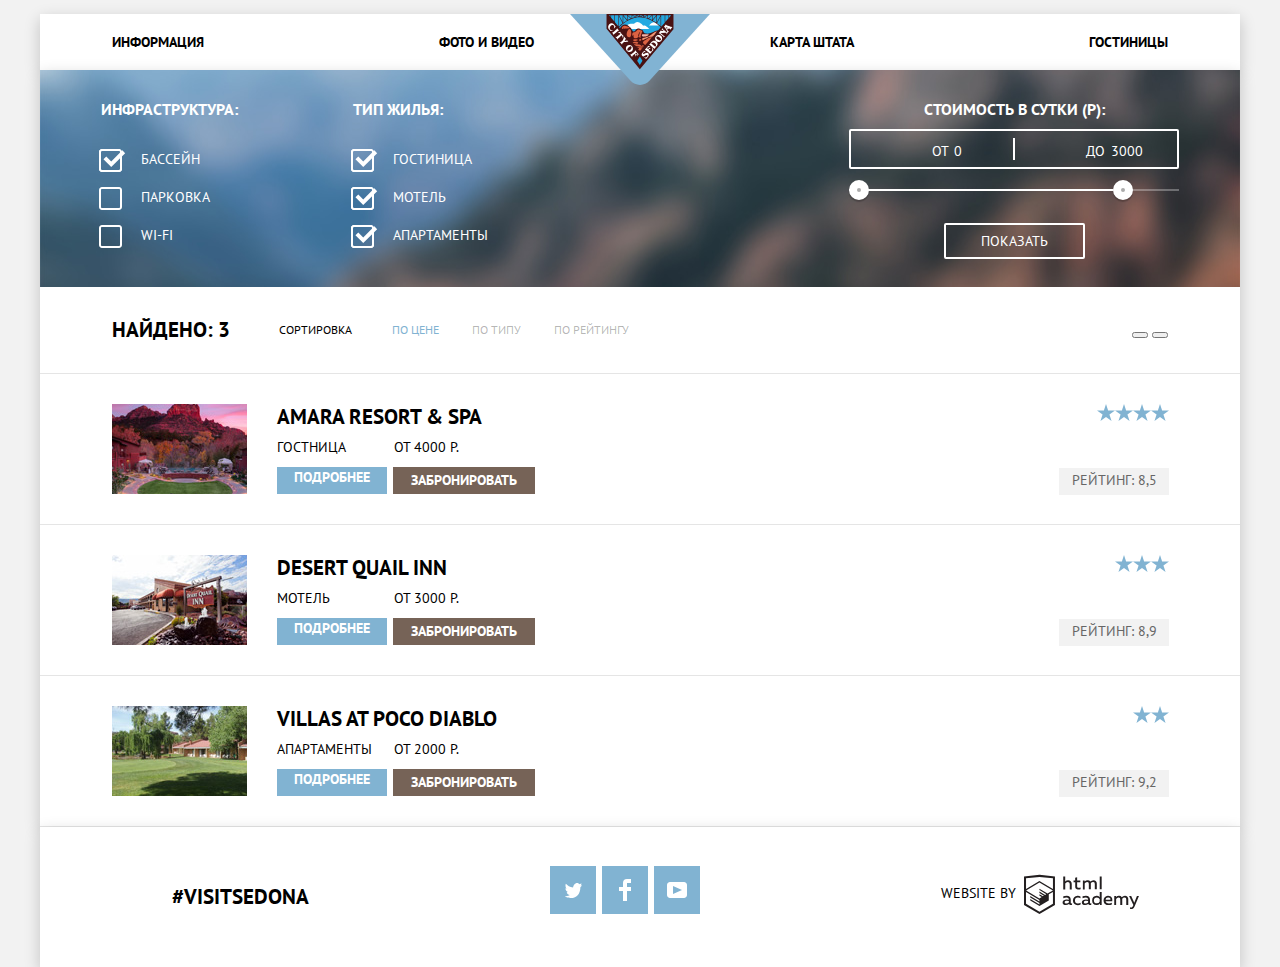
==== commit 5e6a1afe: "Вторая страница" ====
--- a/catalog.html
+++ b/catalog.html
@@ -90,88 +90,104 @@
       </section>
 
       <section class="search-result--header">
+
         <h2 class="visually-hidden">Сортировка результатов поиска гостиниц</h2>
-        <p>Найдено: 3</p>
-        <div>
+        <p class="search-result--heading">Найдено: 3</p>
+
+        <div class="search-result--sort">
           <p>Сортировка</p>
-          <ul>
+          <ul class="search-result--sort-type">
             <li>
-              <button type="button">По цене</button>
+              <button class="sort-type-btn current" type="button">По цене</button>
             </li>
             <li>
-              <button type="button">По типу</button>
+              <button class="sort-type-btn" type="button">По типу</button>
             </li>
             <li>
-              <button type="button">По рейтингу</button>
+              <button class="sort-type-btn" type="button">По рейтингу</button>
             </li>
           </ul>
         </div>
-        <div>
-          <button type="button">Сортировка по возрастанию</button>
-          <button type="button">Сортировка по убыванию</button>
-        </div>
+
+        <div class="search-result--buttons">
+          <button type="button" name="up"></button>
+          <button type="button" name="down"></button>
+        </div>
+
       </section>
+
       <section>
+
         <h2 class="visually-hidden">Список гостиниц</h2>
+
           <ul class="hotels">
             <li class="hotels-item">
-              <div>
+              <div class="hotel">
                 <h3><a class="hotel-name" href="#">Amara Resort & SPA</a></h3>
-                <p>Гостница</p>
-                <p>От 4000 р.</p>
-                <a class="hotel-details" href="#">Подробнее</a>
-                <button class="button-booking" type="button" name="button">Забронировать</button>
+                <div class="wrapper--hotel-text">
+                  <p class="hotel-text">Гостница</p>
+                  <p class="hotel-text">От 4000 р.</p>
+                </div>
+                <div class="wrapper--hotel-item-buttons">
+                  <a class="hotel-details" href="#">Подробнее</a>
+                  <button class="button-booking" type="button" name="button">Забронировать</button>
+                </div>
               </div>
               <p class="hotel-img">
                 <img src="img/hotel-amara.jpg" width="135" height="90" alt="Amara Resort & SPA">
               </p>
-              <p>
-              <span></span>
-              <span></span>
-              <span></span>
-              <span></span>
-              </p>
-            <p class="rating">Рейтинг: 8,5</p>
+              <div class="hotel-class">
+                <p class="hotel-stars four-stars">
+                </p>
+                <p class="rating">Рейтинг: 8,5</p>
+              </div>
             </li>
             <li class="hotels-item">
-              <div>
+              <div class="hotel">
                 <h3><a class="hotel-name" href="#">Desert Quail Inn</a></h3>
-                <p>Мотель</p>
-                <p>От 3000 р.</p>
-                <a class="hotel-details" href="#">Подробнее</a>
-                <button class="button-booking" type="button" name="button">Забронировать</button>
-              </div>
-              <p>
+                <div class="wrapper--hotel-text">
+                  <p class="hotel-text">Мотель</p>
+                  <p class="hotel-text">От 3000 р.</p>
+                </div>
+                <div class="wrapper--hotel-item-buttons">
+                  <a class="hotel-details" href="#">Подробнее</a>
+                  <button class="button-booking" type="button" name="button">Забронировать</button>
+                </div>
+              </div>
+              <p class="hotel-img">
                 <img src="img/hotel-desert.jpg" width="135" height="90" alt="Desert Quail Inn">
               </p>
-              <p>
-                <span></span>
-                <span></span>
-                <span></span>
-              </p>
-              <p class="rating">Рейтинг: 8,9</p>
+              <div class="hotel-class">
+                <p class="hotel-stars three-stars">
+                </p>
+                <p class="rating">Рейтинг: 8,9</p>
+              </div>
             </li>
             <li class="hotels-item">
-              <div>
+              <div class="hotel">
                 <h3><a class="hotel-name" href="#">Villas At Poco Diablo</a></h3>
-                <p>Апартаменты</p>
-                <p>От 2000 р.</p>
-                <a class="hotel-details" href="#">Подробнее</a>
-                <button class="button-booking" type="button" name="button">Забронировать</button>
-              </div>
-              <p>
+                <div class="wrapper--hotel-text">
+                  <p class="hotel-text">Апартаменты</p>
+                  <p class="hotel-text">От 2000 р.</p>
+                </div>
+                <div class="wrapper--hotel-item-buttons">
+                  <a class="hotel-details" href="#">Подробнее</a>
+                  <button class="button-booking" type="button" name="button">Забронировать</button>
+                </div>
+              </div>
+              <p class="hotel-img">
                 <img src="img/hotel-villas.jpg" width="135" height="90" alt="Villas At Poco Diablo">
               </p>
-              <p>
-                <span></span>
-                <span></span>
-              </p>
-              <p class="rating">Рейтинг: 9,2</p>
+              <div class="hotel-class">
+                <p class="hotel-stars two-stars">
+                </p>
+                <p class="rating">Рейтинг: 9,2</p>
+              </div>
             </li>
           </ul>
       </section>
     </main>
-    <footer class="main-footer">
+    <footer>
       <div class="container">
         <p class="hashtag">#visitsedona</p>
         <div class="footer-social">
--- a/css/style.css
+++ b/css/style.css
@@ -198,12 +198,11 @@
 
 /* Стили для хештега и товарного знака */
 .main-footer {
-  /*position: absolute;*/
-  /*bottom: 0;*/
+  position: absolute;
+  bottom: 0;
   opacity: 0.9;
   left: calc(50% - 600px)
 }
-
 
 .hashtag {
   font-size: 21px;
@@ -259,7 +258,7 @@
   opacity: 0.3;
 }
 
-.main-footer .container {
+footer .container {
   display: flex;
   justify-content: space-between;
   padding: 36px 0;
--- a/css/hotels.css
+++ b/css/hotels.css
@@ -1,6 +1,331 @@
+/* Стили для фильтра по стоимости */
+
+.filters {
+  background-image:  url("../img/filter-background.jpg");
+  background-repeat: no-repeat;
+  background-position: center center;
+  background-color: #9EDAFE;
+  color: white;
+  width: 1200px;
+  height: 217px;
+}
+
+.filter {
+  display: flex;
+  justify-content: space-between;
+  margin-right: 61px;
+  margin-left: 61px;
+}
+
+.filter fieldset {
+  border: none;
+  padding: 0;
+  margin: 0;
+}
+
+.wrapper-accommodations legend {
+  font-size: 16px;
+  line-height: 21px;
+  font-weight: bold;
+  padding-bottom: 29px;
+  padding-top: 29px;
+  text-align: left;
+}
+
+.filter ul {
+  list-style: none;
+  line-height: 21px;
+  padding: 0;
+  margin: 0;
+  text-align: left;
+}
+
+.filter-option {
+  margin-bottom: 17px;
+}
+
+li.filter-option:last-child {
+  margin-bottom: 0;
+}
+
+.wrapper-accommodations {
+  display: flex;
+  justify-content: space-between;
+
+}
+
+fieldset.filter-accommodations {
+  margin-right: 115px;
+}
+
+.filter-option {
+  /*background: rgba(0, 128, 0, 0.2);*/
+  /*box-shadow: 0 0 0 3px green;*/
+  padding-left: 40px;
+}
+
+input[type="checkbox"].visually-hidden,
+input[type="radio"].visually-hidden {
+  position: absolute;
+
+  width: 1px;
+  height: 1px;
+  margin: -1px;
+  border: 0;
+  padding: 0;
+
+  white-space: nowrap;
+
+  clip-path: inset(100%);
+  clip: rect(0 0 0 0);
+  overflow: hidden;
+}
+
+.filter-option label {
+  position: relative;
+  display: block;
+  cursor: pointer;
+  user-select: none;
+}
+
+.filter-input-checkbox + label::before {
+  content: url("../img/checkbox-off.svg");
+  position: absolute;
+  left: -42px;
+  top: 0;
+  width: 21px;
+  height: 21px;
+}
+
+
+.filter-input-checkbox:checked + label::after {
+  content: url("../img/checkbox-on.svg");
+  position: absolute;
+  top: 0;
+  left: -42px;
+  width: 21px;
+  height: 21px;
+}
+
+/* Стили для фильтра по стоимости */
+
+.filter-range {
+  width: 330px;
+}
+
+.filter-range-title {
+  padding-top: 29px;
+  margin-bottom: 9px;
+
+  font-weight: 600;
+  font-size: 16px;
+  line-height: 21px;
+}
+
+.price-controls {
+  position: relative;
+  height: 36px;
+  margin-bottom: 20px;
+  font-size: 0;
+  border: 2px solid #ffffff;
+  border-radius: 2px;
+}
+
+.price-controls label {
+  display: inline-block;
+
+  font-size: 14px;
+  line-height: 38px;
+  vertical-align: top;
+
+  cursor: pointer;
+}
+
+.price-controls .min-price,
+.price-controls .max-price {
+  width: 90px;
+  padding-left: 65px;
+}
+
+.price-controls input {
+  width: 50px;
+  margin: 0;
+
+
+  color: inherit;
+  font: inherit;
+
+  background: none;
+  border: none;
+}
+
+.price-controls::after {
+  content: "";
+  position: absolute;
+  top: 50%;
+  left: 50%;
+  width: 2px;
+  height: 22px;
+  transform: translate(-50%, -50%);
+  background: #ffffff;
+}
+
+.range-controls {
+  position: relative;
+  margin-bottom: 32px;
+}
+
+.range-controls .scale {
+  height: 2px;
+
+  background: rgba(255, 255, 255, 0.3);
+}
+
+.range-controls .bar {
+  width: 80%;
+  height: 2px;
+
+  background: #ffffff;
+}
+
+.range-toggle {
+  position: absolute;
+  top: -9px;
+
+  width: 4px;
+  height: 4px;
+
+  background: #ababab;
+  border: 8px solid #ffffff;
+  border-radius: 50%;
+  box-shadow: 0 2px 1px 0 rgba(0, 1, 1, 0.2);
+  cursor: pointer;
+}
+
+.range-toggle:hover {
+  background: #1c4f80;
+}
+
+.range-toggle-min {
+  left: 0;
+}
+
+.range-toggle-max {
+  left: 80%;
+}
+
+.btn-transparent {
+  display: block;
+  margin: 0 auto;
+  padding: 6px 35px;
+
+  font-size: 14px;
+  line-height: 20px;
+  color: #ffffff;
+  text-transform: uppercase;
+
+  background: transparent;
+  border: 2px solid #ffffff;
+  border-radius: 2px;
+  cursor: pointer;
+}
+
+.btn-transparent:hover {
+  color: #000000;
+  background: #ffffff;
+}
+
+/* Стили для блока с сортировкой */
+
+.search-result--header {
+  display: flex;
+  align-items: center;
+  min-height: 86px;
+  margin-left: 72px;
+  margin-right: 72px;
+}
+
+.search-result--heading {
+  font-size: 21px;
+  font-weight: bold;
+  line-height: 26px;
+  margin-right: 49px;
+}
+
+.search-result--sort {
+  display: flex;
+}
+
+.search-result--sort p {
+  font-size: 12px;
+  line-height: 26px;
+  margin-right: 40px;
+}
+
+.search-result--sort-type {
+  display: flex;
+  list-style: none;
+  padding: 0;
+}
+
+.sort-type-btn {
+  padding: 0;
+  border: 0;
+  background-color: inherit;
+  margin-right: 33px;
+  font-size: 12px;
+  text-transform: inherit;
+  color: rgba(0, 0, 0, 0.3);
+}
+
+.sort-type-btn.current {
+  color: #81b3d2;
+}
+
+.search-result--buttons {
+  margin-left: auto;
+}
+
+/* Стили для блока с отелями */
+
 .hotels {
+  flex-direction: column;
   text-align: left;
+  display: flex;
+  margin: 0;
+  padding: 0;
   list-style: none;
+}
+
+.hotels-item {
+  box-sizing: border-box;
+  display: flex;
+  /*min-height: 151px;*/
+  padding-left: 72px;
+  padding-right: 71px;
+  border-top: 1px solid rgba(0, 0, 0, 0.1);
+}
+
+.hotels-item:last-child {
+  border-bottom: 1px solid rgba(0, 0, 0, 0.1);
+}
+
+.hotel-img {
+  margin: auto 0;
+  order: -1;
+  margin-right: 30px;
+  height: 90px;
+}
+
+.hotel {
+  width: 258px;
+  height: 90px;
+  margin-top: 30px;
+  margin-bottom: 30px;
+}
+
+.hotel h3 {
+  margin: 0;
 }
 
 .hotel-name {
@@ -16,6 +341,27 @@
 
 .hotel-name:active {
   color: rgba(0, 0, 0, 0.3);
+}
+
+.wrapper--hotel-text {
+  display: flex;
+  justify-content: space-between;
+  width: 182px;
+  height: 30px;
+  margin: 0;
+  font-size: 14px;
+  padding-top: 7px;
+}
+
+.hotel-text {
+  margin: 0;
+}
+
+/* Стили для кнопок Подробнее и Забронировать */
+
+.wrapper--hotel-item-buttons {
+  display: flex;
+  justify-content: space-between;
 }
 
 .hotel-details {
@@ -60,288 +406,44 @@
   border: 2px solid #503e33;
 }
 
+/* Стили для блока с классом отеля */
+
+.hotel-class {
+  margin-left: auto;
+  padding-top: 30px;
+  text-align: right;
+}
+
+.hotel-stars {
+  background-image: url("../img/star.svg");
+  background-repeat: repeat;
+  background-position: top right;
+  height: 17px;
+  margin: 0;
+  margin-left: auto;
+  margin-bottom: 47px;
+}
+
+.four-stars {
+  width: 72px;
+}
+
+.three-stars {
+  width: 54px;
+}
+
+.two-stars {
+  width: 36px;
+}
+
 .rating {
   color: #666666;
   background-color: #f2f2f2;
   width: 110px;
   height: 27px;
   text-align: center;
-}
-
-.filters {
-  background-image:  url("../img/filter-background.jpg");
-  background-repeat: no-repeat;
-  background-position: center center;
-  background-color: #9EDAFE;
-  color: white;
-  width: 1200px;
-  height: 217px;
-}
-
-.filter {
-  display: flex;
-  justify-content: space-between;
-  margin-right: 61px;
-  margin-left: 61px;
-}
-
-.filter fieldset {
-  border: none;
-  padding: 0;
-  margin: 0;
-}
-
-.wrapper-accommodations legend {
-  font-size: 16px;
-  line-height: 21px;
-  font-weight: bold;
-  padding-bottom: 29px;
-  padding-top: 29px;
-  text-align: left;
-}
-
-.filter ul {
-  list-style: none;
-  line-height: 21px;
-  padding: 0;
-  margin: 0;
-  text-align: left;
-}
-
-.filter-option {
-  margin-bottom: 17px;
-}
-
-li.filter-option:last-child {
-  margin-bottom: 0;
-}
-
-.wrapper-accommodations {
-  display: flex;
-  justify-content: space-between;
-
-}
-
-fieldset.filter-accommodations {
-  margin-right: 115px;
-}
-
-/*.filter-accommodations {*/
-/*  display: flex;*/
-/*  flex-direction: column;*/
-/*  justify-content: space-between;*/
-/*  height: 217px;*/
-/*}*/
-
-.filter-option {
-  background: rgba(0, 128, 0, 0.2);
-  box-shadow: 0 0 0 3px green;
-  padding-left: 40px;
-}
-
-input[type="checkbox"].visually-hidden,
-input[type="radio"].visually-hidden {
-  position: absolute;
-
-  width: 1px;
-  height: 1px;
-  margin: -1px;
-  border: 0;
-  padding: 0;
-
-  white-space: nowrap;
-
-  clip-path: inset(100%);
-  clip: rect(0 0 0 0);
-  overflow: hidden;
-}
-
-.filter-option label {
-  position: relative;
-  display: block;
-  cursor: pointer;
-  user-select: none;
-}
-
-.filter-input-checkbox + label::before {
-  content: url("../img/checkbox-off.svg");
-  position: absolute;
-  left: -42px;
-  top: 0;
-  width: 21px;
-  height: 21px;
-}
-
-
-.filter-input-checkbox:checked + label::after {
-  content: url("../img/checkbox-on.svg");
-  position: absolute;
-  top: 0;
-  left: -42px;
-  width: 21px;
-  height: 21px;
-}
-
-/* Стили для фильтра по стоимости */
-
-.filter-range {
-  width: 330px;
-}
-
-.filter-range-title {
-  padding-top: 29px;
-  margin-bottom: 9px;
-
-  font-weight: 600;
-  font-size: 16px;
-  line-height: 21px;
-}
-
-.price-controls {
-  position: relative;
-  height: 36px;
-  margin-bottom: 20px;
-  font-size: 0;
-  border: 2px solid #ffffff;
-  border-radius: 2px;
-}
-
-.price-controls label {
-  display: inline-block;
-
-  font-size: 14px;
-  line-height: 38px;
-  vertical-align: top;
-
-  cursor: pointer;
-}
-
-.price-controls .min-price,
-.price-controls .max-price {
-  width: 90px;
-  padding-left: 65px;
-}
-
-.price-controls input {
-  width: 50px;
-  margin: 0;
-
-
-  color: inherit;
-  font: inherit;
-
-  background: none;
-  border: none;
-}
-
-.price-controls::after {
-  content: "";
-  position: absolute;
-  top: 50%;
-  left: 50%;
-  width: 2px;
-  height: 22px;
-  transform: translate(-50%, -50%);
-  background: #ffffff;
-}
-
-.range-controls {
-  position: relative;
-  margin-bottom: 32px;
-}
-
-.range-controls .scale {
-  height: 2px;
-
-  background: rgba(255, 255, 255, 0.3);
-}
-
-.range-controls .bar {
-  width: 80%;
-  height: 2px;
-
-  background: #ffffff;
-}
-
-.range-toggle {
-  position: absolute;
-  top: -9px;
-
-  width: 4px;
-  height: 4px;
-
-  background: #ababab;
-  border: 8px solid #ffffff;
-  border-radius: 50%;
-  box-shadow: 0 2px 1px 0 rgba(0, 1, 1, 0.2);
-  cursor: pointer;
-}
-
-.range-toggle:hover {
-  background: #1c4f80;
-}
-
-.range-toggle-min {
-  left: 0;
-}
-
-.range-toggle-max {
-  left: 80%;
-}
-
-.btn-transparent {
-  display: block;
-  margin: 0 auto;
-  padding: 6px 35px;
-
-  font-size: 14px;
-  line-height: 20px;
-  color: #ffffff;
-  text-transform: uppercase;
-
-  background: transparent;
-  border: 2px solid #ffffff;
-  border-radius: 2px;
-  cursor: pointer;
-}
-
-.btn-transparent:hover {
-  color: #000000;
-  background: #ffffff;
-}
-
-.search-result--header {
-  display: flex;
-  align-items: center;
-  min-height: 86px;
-}
-
-.hotels {
-  flex-direction: column;
-  text-align: left;
-  display: flex;
-  margin: 0;
-  padding: 0;
-  list-style: none;
-}
-
-.hotels-item {
+  vertical-align: baseline;
   box-sizing: border-box;
-  display: flex;
-  /*min-height: 151px;*/
-  padding-left: 72px;
-  padding-right: 71px;
-  border-top: 1px solid rgba(0, 0, 0, 0.1);
-}
-
-.hotels-item:last-child {
-  border-bottom: 1px solid rgba(0, 0, 0, 0.1);
-}
-
-.hotel-img {
-  /*width: 135px;*/
-  /*height: 90px;*/
-  margin: auto 0;
-  order: -1;
-}
-
+  margin: 0;
+  padding-top: 2px;
+}
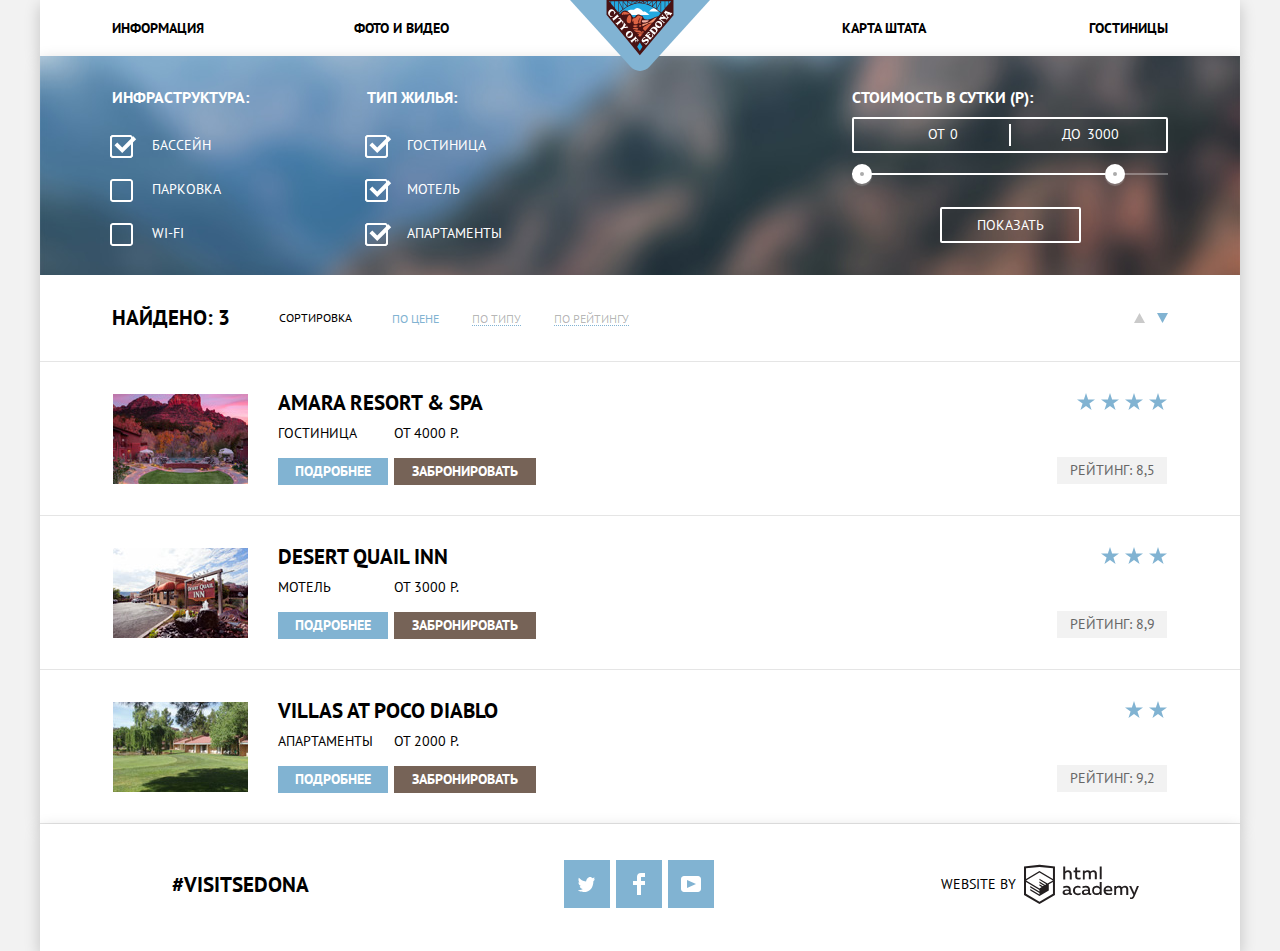
==== commit 65964900: "До проверки на IE" ====
--- a/catalog.html
+++ b/catalog.html
@@ -9,9 +9,9 @@
     <link rel="stylesheet" href="css/hotels.css">
   </head>
   <body>
-    <header>
+    <header class="header">
       <nav class="main-navigation">
-        <a>
+        <a class="logo">
           <img src="img/logo-sedona.svg" width="140" height="71" alt="Герб Седоны">
         </a>
         <ul>
@@ -22,7 +22,7 @@
         </ul>
       </nav>
     </header>
-    <main>
+    <main class="main">
 
       <section class="filters">
         <h2 class="visually-hidden">Фильтр гостиниц</h2>
@@ -110,22 +110,30 @@
         </div>
 
         <div class="search-result--buttons">
-          <button type="button" name="up"></button>
-          <button type="button" name="down"></button>
+          <button class="btn-direction" type="button" name="up" aria-label="Сортировка по возрастанию">
+            <svg xmlns="http://www.w3.org/2000/svg" width="11" height="10" viewBox="0 0 11 10">
+              <path fill="#cacaca" d="M5.5 0L0 10h11z"/>
+            </svg>
+          </button>
+          <button  class="btn-direction current" type="button" name="down" aria-label="Сортировка по убыванию">
+            <svg xmlns="http://www.w3.org/2000/svg" width="11" height="10" viewBox="0 0 11 10">
+              <path fill="#cacaca" d="M5.5 10L0 0h11"/>
+            </svg>
+          </button>
         </div>
 
       </section>
 
-      <section>
+      <section class="search-result--hotels">
 
         <h2 class="visually-hidden">Список гостиниц</h2>
 
           <ul class="hotels">
             <li class="hotels-item">
               <div class="hotel">
-                <h3><a class="hotel-name" href="#">Amara Resort & SPA</a></h3>
+                <h3 class="hotel-name"><a href="#">Amara Resort & SPA</a></h3>
                 <div class="wrapper--hotel-text">
-                  <p class="hotel-text">Гостница</p>
+                  <p class="hotel-text">Гостиница</p>
                   <p class="hotel-text">От 4000 р.</p>
                 </div>
                 <div class="wrapper--hotel-item-buttons">
@@ -137,14 +145,18 @@
                 <img src="img/hotel-amara.jpg" width="135" height="90" alt="Amara Resort & SPA">
               </p>
               <div class="hotel-class">
-                <p class="hotel-stars four-stars">
+                <p class="hotel-stars">
+                  <span class="star"></span>
+                  <span class="star"></span>
+                  <span class="star"></span>
+                  <span class="star"></span>
                 </p>
                 <p class="rating">Рейтинг: 8,5</p>
               </div>
             </li>
             <li class="hotels-item">
               <div class="hotel">
-                <h3><a class="hotel-name" href="#">Desert Quail Inn</a></h3>
+                <h3 class="hotel-name"><a href="#">Desert Quail Inn</a></h3>
                 <div class="wrapper--hotel-text">
                   <p class="hotel-text">Мотель</p>
                   <p class="hotel-text">От 3000 р.</p>
@@ -158,14 +170,17 @@
                 <img src="img/hotel-desert.jpg" width="135" height="90" alt="Desert Quail Inn">
               </p>
               <div class="hotel-class">
-                <p class="hotel-stars three-stars">
+                <p class="hotel-stars">
+                  <span class="star"></span>
+                  <span class="star"></span>
+                  <span class="star"></span>
                 </p>
                 <p class="rating">Рейтинг: 8,9</p>
               </div>
             </li>
             <li class="hotels-item">
               <div class="hotel">
-                <h3><a class="hotel-name" href="#">Villas At Poco Diablo</a></h3>
+                <h3 class="hotel-name"><a href="#">Villas At Poco Diablo</a></h3>
                 <div class="wrapper--hotel-text">
                   <p class="hotel-text">Апартаменты</p>
                   <p class="hotel-text">От 2000 р.</p>
@@ -179,7 +194,9 @@
                 <img src="img/hotel-villas.jpg" width="135" height="90" alt="Villas At Poco Diablo">
               </p>
               <div class="hotel-class">
-                <p class="hotel-stars two-stars">
+                <p class="hotel-stars">
+                  <span class="star"></span>
+                  <span class="star"></span>
                 </p>
                 <p class="rating">Рейтинг: 9,2</p>
               </div>
@@ -187,7 +204,7 @@
           </ul>
       </section>
     </main>
-    <footer>
+    <footer class="footer">
       <div class="container">
         <p class="hashtag">#visitsedona</p>
         <div class="footer-social">
--- a/css/style.css
+++ b/css/style.css
@@ -13,10 +13,9 @@
   color: #000000;
   text-transform: uppercase;
   background-color: #f2f2f2;
-
-}
-
-header, main, footer {
+}
+
+.header, .main, .footer, .main-footer {
   width: 1200px;
   margin: 0 auto;
   background-color: white;
@@ -52,6 +51,21 @@
   line-height: 26px;
   list-style: none;
   font-weight: bold;
+  width: 25%;
+}
+
+.main-navigation li:nth-child(1),
+.main-navigation li:nth-child(2) {
+  text-align: left;
+}
+
+.main-navigation li:nth-child(3),
+.main-navigation li:nth-child(4) {
+  text-align: right;
+}
+
+.main-navigation li:nth-child(2) {
+  padding-right: 89px;
 }
 
 .main-navigation a:hover {
@@ -68,13 +82,18 @@
   padding-left: 72px;
   padding-top: 15px;
   padding-bottom: 15px;
-  margin-bottom: 0;
-}
-
-.main-navigation img {
+  margin: 0;
+}
+
+.main-navigation {
+  position: relative;
+}
+
+.logo {
   position: absolute;
+  top: 0;
+  left: 50%;
   margin-left: -70px;
-
 }
 
 .current-page {
@@ -85,7 +104,7 @@
 
 .welcome {
   display: flex;
-  height: 528px;
+  height: 510px;
   background-color: #9EDAFE;
   background-image:
     url("../img/intro-mask.svg"),
@@ -93,28 +112,34 @@
 
   background-position:
     50% 100.5%,
-    50% 25%;
+    50% 28%;
   background-repeat: no-repeat, no-repeat;
+  margin-bottom: 60px;
   }
 
 .welcome img {
   margin: auto;
+}
+
+.about-sedona {
+  margin-bottom: 53px;
 }
 
 .sedona-promotext {
   font-size: 21px;
   line-height: 26px;
   font-weight: bold;
-  margin-top: 55px;
   width: 440px;
-  margin-left: 380px;
+  margin: 0 auto;
+  margin-bottom: 30px;
 
 }
 
 .advantages-intro {
   font-size: 14px;
   line-height: 26px;
-  margin-bottom: 55px;
+  margin-bottom: 50px;
+  margin-top: 0;
 }
 
 .advantages {
@@ -123,13 +148,29 @@
   list-style: none;
   padding: 0;
   margin: 0;
-  /*min-width: 400px;*/
-  /*margin: auto;*/
 }
 
 .advantages h2 {
   font-size: 21px;
   line-height: 21px;
+  margin: 0 auto;
+  width: 155px;
+  text-align: center;
+  /*padding-bottom: 20px;*/
+}
+
+.advantages p {
+  margin-bottom: 0;
+}
+
+.advantages-number {
+  display: block;
+  margin-top: 15px;
+}
+
+.advantages-number.№3-5 {
+  margin-top: 20px;
+  margin-bottom: 25px;
 }
 
 .advantages-item:nth-child(1),
@@ -140,7 +181,6 @@
 
 .advantages-item-wrapper {
   display: flex;
-  width: 1200px;
 }
 
 .advantages-item--reversed {
@@ -150,7 +190,8 @@
 .container-text--image {
   display: flex;
   flex-direction: column;
-  padding: 46px 49px 64px 49px;
+  justify-content: space-around;
+  padding: 40px 49px 56px 49px;
 }
 
 .benefits {
@@ -162,11 +203,41 @@
 
 .benefits-item {
   color: #333333;
-  padding: 70px;
+  padding-top: 160px;
+  padding-bottom: 85px;
+  padding-left: 50px;
+  padding-right: 50px;
 }
 
 .benefits h2 {
   color: #000000;
+  margin-top: 0;
+  margin-bottom: 25px;
+}
+
+.benefits p {
+  margin-top: 0;
+}
+
+.benefits-item.apartments {
+  background-image: url("../img/icon-1.svg");
+  background-position: center bottom 198px;
+  background-repeat: no-repeat;
+
+}
+
+.benefits-item.food {
+  background-image: url("../img/icon-3.svg");
+  background-position: center bottom 198px;
+  background-repeat: no-repeat;
+  margin-right: 15px;
+}
+
+.benefits-item.souvenirs {
+  background-image: url("../img/icon-2.svg");
+  background-position: center bottom 198px;
+  background-repeat: no-repeat;
+  margin-right: 20px;
 }
 
 .advantages-item:nth-child(3),
@@ -174,18 +245,12 @@
 .advantages-item:nth-child(5) {
   background-color: #eeeeee;
   width: 260px;
-  height: 143px;
+  min-height: 143px;
   padding-top: 50px;
-  padding-bottom: 63px;
+  padding-bottom: 60px;
   padding-left: 70px;
   padding-right: 70px;
 }
-
-/*.container-text {*/
-/*  display: flex;*/
-/*  flex-direction: column;*/
-/*}*/
-
 
 /* Стили для формы поиска */
 
@@ -201,7 +266,7 @@
   position: absolute;
   bottom: 0;
   opacity: 0.9;
-  left: calc(50% - 600px)
+  left: calc(50% - 600px);
 }
 
 .hashtag {
@@ -209,6 +274,10 @@
   line-height: 26px;
   font-weight: bold;
   margin-left: 132px;
+  margin-top: 0;
+  margin-bottom: 0;
+  padding-top: 12px;
+  padding-bottom: 17px;
 }
 
 .copyright {
@@ -234,7 +303,7 @@
 
 .social-buttons li {
   list-style: none;
-  margin: 3px;
+  margin-left: 6px;
 }
 
 .social-button {
@@ -264,13 +333,13 @@
   padding: 36px 0;
 }
 
-.footer-social ul {
+.social-buttons {
   display: flex;
   flex-wrap: nowrap;
-  justify-content: space-between;
-  width: 156px;
+  justify-content: center;
   margin: 0 auto;
   padding: 0;
+  margin-left: 21px;
 }
 
 /* Стили для отелей */
--- a/css/hotels.css
+++ b/css/hotels.css
@@ -1,4 +1,4 @@
-/* Стили для фильтра по стоимости */
+/* Стили для фильтра */
 
 .filters {
   background-image:  url("../img/filter-background.jpg");
@@ -6,15 +6,12 @@
   background-position: center center;
   background-color: #9EDAFE;
   color: white;
-  width: 1200px;
-  height: 217px;
+  padding: 31px 72px;
 }
 
 .filter {
   display: flex;
   justify-content: space-between;
-  margin-right: 61px;
-  margin-left: 61px;
 }
 
 .filter fieldset {
@@ -27,8 +24,7 @@
   font-size: 16px;
   line-height: 21px;
   font-weight: bold;
-  padding-bottom: 29px;
-  padding-top: 29px;
+  padding-bottom: 27px;
   text-align: left;
 }
 
@@ -41,10 +37,10 @@
 }
 
 .filter-option {
-  margin-bottom: 17px;
-}
-
-li.filter-option:last-child {
+  margin-bottom: 23px;
+}
+
+.filter-option:last-child {
   margin-bottom: 0;
 }
 
@@ -55,12 +51,10 @@
 }
 
 fieldset.filter-accommodations {
-  margin-right: 115px;
+  margin-right: 118px;
 }
 
 .filter-option {
-  /*background: rgba(0, 128, 0, 0.2);*/
-  /*box-shadow: 0 0 0 3px green;*/
   padding-left: 40px;
 }
 
@@ -97,7 +91,6 @@
   height: 21px;
 }
 
-
 .filter-input-checkbox:checked + label::after {
   content: url("../img/checkbox-on.svg");
   position: absolute;
@@ -110,21 +103,21 @@
 /* Стили для фильтра по стоимости */
 
 .filter-range {
-  width: 330px;
+  width: 316px;
 }
 
 .filter-range-title {
-  padding-top: 29px;
   margin-bottom: 9px;
 
   font-weight: 600;
   font-size: 16px;
   line-height: 21px;
+  text-align: left;
 }
 
 .price-controls {
   position: relative;
-  height: 36px;
+  height: 32px;
   margin-bottom: 20px;
   font-size: 0;
   border: 2px solid #ffffff;
@@ -135,7 +128,7 @@
   display: inline-block;
 
   font-size: 14px;
-  line-height: 38px;
+  line-height: 29px;
   vertical-align: top;
 
   cursor: pointer;
@@ -144,7 +137,7 @@
 .price-controls .min-price,
 .price-controls .max-price {
   width: 90px;
-  padding-left: 65px;
+  padding-left: 45px;
 }
 
 .price-controls input {
@@ -198,12 +191,12 @@
   background: #ababab;
   border: 8px solid #ffffff;
   border-radius: 50%;
-  box-shadow: 0 2px 1px 0 rgba(0, 1, 1, 0.2);
+  box-shadow: 0 2px 1px 0 rgba(200, 200, 200, 0.3);
   cursor: pointer;
 }
 
 .range-toggle:hover {
-  background: #1c4f80;
+  border: 9px solid #ffffff;
 }
 
 .range-toggle-min {
@@ -221,6 +214,7 @@
 
   font-size: 14px;
   line-height: 20px;
+
   color: #ffffff;
   text-transform: uppercase;
 
@@ -241,8 +235,8 @@
   display: flex;
   align-items: center;
   min-height: 86px;
-  margin-left: 72px;
-  margin-right: 72px;
+  padding-left: 72px;
+  padding-right: 72px;
 }
 
 .search-result--heading {
@@ -254,56 +248,89 @@
 
 .search-result--sort {
   display: flex;
+  align-items: center;
 }
 
 .search-result--sort p {
   font-size: 12px;
   line-height: 26px;
+  margin: 0;
   margin-right: 40px;
 }
 
+.search-result--sort ul {
+  margin: 0;
+}
+
 .search-result--sort-type {
   display: flex;
   list-style: none;
   padding: 0;
 }
 
+.search-result--sort-type li {
+  margin-right: 33px;
+}
+
 .sort-type-btn {
   padding: 0;
   border: 0;
-  background-color: inherit;
-  margin-right: 33px;
   font-size: 12px;
   text-transform: inherit;
+  border-bottom: 1px dotted #81b3d2;
   color: rgba(0, 0, 0, 0.3);
+  background-color: inherit;
 }
 
 .sort-type-btn.current {
   color: #81b3d2;
+  border-bottom: none;
+}
+
+.sort-type-btn:hover {
+  color: #81b3d2;
+}
+
+.sort-type-btn:active {
+  color: black;
 }
 
 .search-result--buttons {
   margin-left: auto;
 }
 
+.btn-direction {
+  padding: 0;
+  border: 0;
+  background-color: white;
+  margin-left: 8px;
+}
+
+.btn-direction:hover path {
+  fill: black;
+}
+
+.btn-direction:active path {
+  fill: #81b3d2;
+}
+
+.btn-direction.current path {
+  fill: #81b3d2;
+}
 /* Стили для блока с отелями */
 
 .hotels {
-  flex-direction: column;
   text-align: left;
-  display: flex;
-  margin: 0;
-  padding: 0;
-  list-style: none;
+  margin: 0;
+  padding: 0;
 }
 
 .hotels-item {
-  box-sizing: border-box;
-  display: flex;
-  /*min-height: 151px;*/
-  padding-left: 72px;
-  padding-right: 71px;
+  /*box-sizing: border-box;*/
+  display: flex;
   border-top: 1px solid rgba(0, 0, 0, 0.1);
+  padding: 30px 73px;
+  align-items: center;
 }
 
 .hotels-item:last-child {
@@ -311,28 +338,23 @@
 }
 
 .hotel-img {
-  margin: auto 0;
+  margin: 0;
   order: -1;
   margin-right: 30px;
   height: 90px;
 }
 
 .hotel {
-  width: 258px;
-  height: 90px;
-  margin-top: 30px;
-  margin-bottom: 30px;
-}
-
-.hotel h3 {
-  margin: 0;
+  margin-right: 50px;
 }
 
 .hotel-name {
   font-size: 21px;
-  line-height: 26px;
+  line-height: 21px;
   font-weight: bold;
   color: #000000;
+  margin: 0;
+  margin-bottom: 10px
 }
 
 .hotel-name:hover {
@@ -345,16 +367,17 @@
 
 .wrapper--hotel-text {
   display: flex;
-  justify-content: space-between;
-  width: 182px;
-  height: 30px;
-  margin: 0;
+  margin: 0;
+  margin-bottom: 14px;
   font-size: 14px;
-  padding-top: 7px;
 }
 
 .hotel-text {
   margin: 0;
+}
+
+.hotel-text:first-child {
+  width: 116px;
 }
 
 /* Стили для кнопок Подробнее и Забронировать */
@@ -367,11 +390,13 @@
 .hotel-details {
   width: 110px;
   height: 27px;
+  line-height: 27px;
   text-align: center;
   color: #ffffff;
   font-weight: bold;
   background-color: #81b3d2;
   display: block;
+  margin-right: 6px;
 }
 
 .hotel-details:hover {
@@ -410,30 +435,25 @@
 
 .hotel-class {
   margin-left: auto;
-  padding-top: 30px;
   text-align: right;
 }
 
 .hotel-stars {
-  background-image: url("../img/star.svg");
-  background-repeat: repeat;
-  background-position: top right;
-  height: 17px;
-  margin: 0;
+  display: flex;
+  justify-content: flex-end;
+  width: 110px;
+  margin-top: 0;
+  margin-right: 0;
   margin-left: auto;
   margin-bottom: 47px;
 }
 
-.four-stars {
-  width: 72px;
-}
-
-.three-stars {
-  width: 54px;
-}
-
-.two-stars {
-  width: 36px;
+.star {
+  display: block;
+  width: 18px;
+  height: 17px;
+  background-image: url("../img/star.svg");
+  margin-left: 6px;
 }
 
 .rating {
@@ -441,9 +461,8 @@
   background-color: #f2f2f2;
   width: 110px;
   height: 27px;
+  line-height: 27px;
   text-align: center;
-  vertical-align: baseline;
   box-sizing: border-box;
   margin: 0;
-  padding-top: 2px;
-}
+}
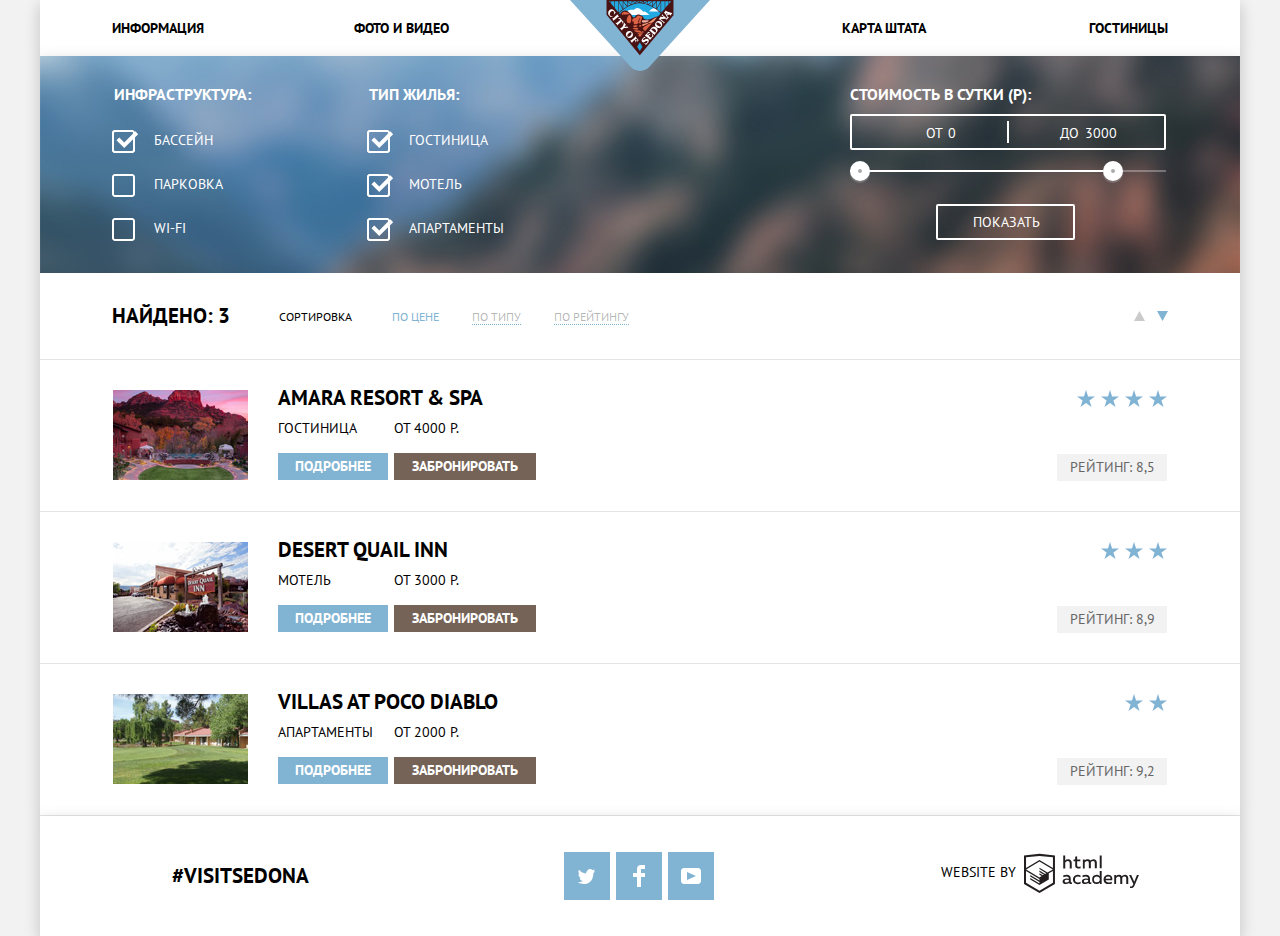
==== commit 7e33afed: "Проект на проверку-1" ====
--- a/catalog.html
+++ b/catalog.html
@@ -5,18 +5,17 @@
     <title>Гостиницы Седоны</title>
     <link href="https://fonts.googleapis.com/css?family=PT+Sans:400,700&display=swap&subset=cyrillic" rel="stylesheet">
     <link rel="stylesheet" href="css/normalize.css">
-    <link rel="stylesheet" href="css/style.css">
-    <link rel="stylesheet" href="css/hotels.css">
+    <link rel="stylesheet" href="css/style-min.css">
   </head>
   <body>
     <header class="header">
       <nav class="main-navigation">
-        <a class="logo">
+        <a class="logo" href="index.html">
           <img src="img/logo-sedona.svg" width="140" height="71" alt="Герб Седоны">
         </a>
         <ul>
-          <li><a href="info.html">Информация</a></li>
-          <li><a href="photo.html">Фото и видео</a></li>
+          <li><a href="#">Информация</a></li>
+          <li><a href="#">Фото и видео</a></li>
           <li><a href="index.html#map">Карта штата</a></li>
           <li><a href="catalog.html">Гостиницы</a></li>
         </ul>
@@ -98,28 +97,28 @@
           <p>Сортировка</p>
           <ul class="search-result--sort-type">
             <li>
-              <button class="sort-type-btn current" type="button">По цене</button>
+              <a class="sort-type-btn current" href="#">По цене</a>
             </li>
             <li>
-              <button class="sort-type-btn" type="button">По типу</button>
+              <a class="sort-type-btn" href="#">По типу</a>
             </li>
             <li>
-              <button class="sort-type-btn" type="button">По рейтингу</button>
+              <a class="sort-type-btn" href="#">По рейтингу</a>
             </li>
           </ul>
         </div>
 
         <div class="search-result--buttons">
-          <button class="btn-direction" type="button" name="up" aria-label="Сортировка по возрастанию">
+          <a class="btn-direction" href="#" aria-label="Сортировка по возрастанию">
             <svg xmlns="http://www.w3.org/2000/svg" width="11" height="10" viewBox="0 0 11 10">
               <path fill="#cacaca" d="M5.5 0L0 10h11z"/>
             </svg>
-          </button>
-          <button  class="btn-direction current" type="button" name="down" aria-label="Сортировка по убыванию">
+          </a>
+          <a class="btn-direction current" aria-label="Сортировка по убыванию">
             <svg xmlns="http://www.w3.org/2000/svg" width="11" height="10" viewBox="0 0 11 10">
               <path fill="#cacaca" d="M5.5 10L0 0h11"/>
             </svg>
-          </button>
+          </a>
         </div>
 
       </section>
@@ -138,7 +137,7 @@
                 </div>
                 <div class="wrapper--hotel-item-buttons">
                   <a class="hotel-details" href="#">Подробнее</a>
-                  <button class="button-booking" type="button" name="button">Забронировать</button>
+                  <a class="button-booking" href="#">Забронировать</a>
                 </div>
               </div>
               <p class="hotel-img">
@@ -163,7 +162,7 @@
                 </div>
                 <div class="wrapper--hotel-item-buttons">
                   <a class="hotel-details" href="#">Подробнее</a>
-                  <button class="button-booking" type="button" name="button">Забронировать</button>
+                  <a class="button-booking" href="#">Забронировать</a>
                 </div>
               </div>
               <p class="hotel-img">
@@ -187,7 +186,7 @@
                 </div>
                 <div class="wrapper--hotel-item-buttons">
                   <a class="hotel-details" href="#">Подробнее</a>
-                  <button class="button-booking" type="button" name="button">Забронировать</button>
+                  <a class="button-booking" href="#">Забронировать</a>
                 </div>
               </div>
               <p class="hotel-img">
@@ -224,7 +223,7 @@
             </a></li>
             <li><a class="social-button" href="#" aria-label="Седона на Ютубе">
               <svg width="20px" height="16px" viewBox="0 0 20 16" version="1.1" xmlns="http://www.w3.org/2000/svg" xmlns:xlink="http://www.w3.org/1999/xlink">
-                <g id="Page-1" stroke="none" stroke-width="1" fill="none" fill-rule="evenodd">
+                <g id="Page-2" stroke="none" stroke-width="1" fill="none" fill-rule="evenodd">
                   <g id="youtube" fill="#FFFFFF" fill-rule="nonzero">
                     <path d="M17,0 L3,0 C1.35,0 0,1.35 0,3 L0,13 C0,14.65 1.35,16 3,16 L17,16 C18.65,16 20,14.65 20,13 L20,3 C20,1.35 18.65,0 17,0 Z M6.027,11.998 L6.027,4.002 L15.014,8 L6.027,11.998 L6.027,11.998 Z" id="Shape"></path>
                   </g>
--- a/css/style-min.css
+++ b/css/style-min.css
@@ -0,0 +1 @@
+html{background-color:#f2f2f2}a,body{color:#000}body{position:relative;padding:0;margin:auto;font-family:"PT Sans",Arial,sans-serif;font-size:14px;line-height:21px;text-transform:uppercase;background-color:#f2f2f2;min-width:1200px}.footer,.header,.main,.main-footer{width:1200px;margin:0 auto;background-color:#fff;text-align:center;box-shadow:0 5px 15px 0 rgba(0,1,1,.2)}img{max-width:100%;height:auto}.visually-hidden{position:absolute;width:1px;height:1px;margin:-1px;border:0;padding:0;clip:rect(0 0 0 0);overflow:hidden}a{text-decoration:none}.main-navigation li{line-height:26px;list-style:none;font-weight:700;width:25%}.main-navigation li:nth-child(1),.main-navigation li:nth-child(2){text-align:left}.main-navigation li:nth-child(3),.main-navigation li:nth-child(4){text-align:right}.main-navigation li:nth-child(2){padding-right:89px}.main-navigation a:hover{color:#81b3d2}.main-navigation a:active{color:rgba(0,0,0,.3)}.main-navigation ul{display:flex;justify-content:space-between;padding:15px 72px;margin:0}.main-navigation{position:relative}.logo{position:absolute;top:0;left:50%;margin-left:-70px}.current-page{color:#766357}.welcome{display:flex;height:510px;background-color:#9edafe;background-image:url(../img/intro-mask.svg),url(../img/sedona-background.jpg);background-position:50% 100.5%,50% 28%;background-repeat:no-repeat,no-repeat;margin-bottom:60px}.welcome img{margin:auto;height:353px}.about-sedona{margin-bottom:51px}.sedona-promotext{font-size:21px;line-height:26px;font-weight:700;width:440px;margin:0 auto 25px}.advantages-intro{font-size:14px;line-height:26px;width:500px;margin:0 auto 50px}.advantages{display:flex;flex-wrap:wrap;list-style:none;padding:0;margin:0}.advantages h2{font-size:21px;line-height:21px;margin:0 auto;width:155px;text-align:center}.advantages p{margin-bottom:0}.advantages-number{display:block;margin-top:15px}.advantages-number.№3-5{margin-top:20px;margin-bottom:25px}.advantages-item:nth-child(1),.advantages-item:nth-child(2){color:#fff;background-color:#81b3d2;width:100%}.advantages-item-wrapper{display:flex}.advantages-item-wrapper img{flex-shrink:0}.advantages-item--reversed{flex-direction:row-reverse}.container-text--image{display:flex;flex-direction:column;justify-content:space-around;padding:40px 46px 56px}.benefits{display:flex;list-style:none;background-color:#fff;padding:0}.benefits-item{color:#333;padding:160px 50px 83px;width:33.3%}.benefits h2{color:#000;margin-top:0;margin-bottom:25px}.benefits p{margin-top:0}.benefits-item.apartments,.benefits-item.food,.benefits-item.souvenirs{background-image:url(../img/icon-1.svg);background-position:center top 60px;background-repeat:no-repeat}.benefits-item.food,.benefits-item.souvenirs{background-image:url(../img/icon-3.svg)}.benefits-item.souvenirs{background-image:url(../img/icon-2.svg);background-position:center top 56px}.advantages-item:nth-child(3),.advantages-item:nth-child(4),.advantages-item:nth-child(5){background-color:#eee;width:260px;min-height:143px;padding:48px 70px 58px}.search{position:relative}.searching-form{position:absolute;display:flex;flex-wrap:wrap;top:100%;width:458px;padding:55px;left:50%;margin-left:-284px;text-align:left;box-shadow:0 7px 15px 0 rgba(0,1,1,.15);background-color:#fff}.searching-item{display:flex;justify-content:space-between;align-items:center;margin-bottom:30px;margin-top:0}.searching-item:nth-child(1),.searching-item:nth-child(2){width:458px;position:relative}.searching-item:nth-child(3){width:226px}.searching-item:nth-child(4){margin-left:auto;width:178px}.search-text{font-size:14px;line-height:24px;color:#333;width:445px;margin:0 auto 50px}.search-heading{display:block;font-size:30px;line-height:36px;font-weight:700;color:#000;padding-bottom:21px;margin:0 auto}.button{font-size:21px;font-weight:700;line-height:26px;color:#fff;text-transform:uppercase;padding-top:0;padding-bottom:0;border:0}.button-search-form{background-color:#766357;width:568px;height:86px}.button-search-form:hover{background-color:#604e43}.button-search-form:active{background-color:#503e33}.input-field,.input-label{font-weight:700;color:#000}.input-field{box-sizing:border-box;text-transform:uppercase;border:0;padding-top:11px;padding-bottom:11px;padding-left:13px;width:346px;margin:0 0 0 auto;height:38px;background-color:#f2f2f2}.input-field.adults-children{width:38px;text-align:center;margin-left:0;padding:0}.input-field:hover{background-color:#ebebeb}.input-field:focus{background-color:#fff;outline:solid 2px #e5e5e5}.input-field::placeholder{font-weight:700;color:#000;opacity:1;text-transform:uppercase}.button-submit{background-color:#81b3d2;width:458px;height:58px;margin-top:23px}.button-submit:hover{background-color:#669ec0}.button-submit:active{background-color:#5496bd}.btn-calendar{width:21px;height:22px;border:0;padding:0;background-color:transparent;position:absolute;right:10px}.btn-calendar:hover path{fill:#000}.btn-calendar:active path,.html-logo:hover{fill:#81b3d2}.btn-base{position:relative;width:38px;height:38px;padding:0;border:0;background-color:#f2f2f2}.btn-base::before,.btn-plus::after{position:absolute;content:"";top:18px;left:13px;width:11px;height:3px;background-color:rgba(0,1,1,.2)}.btn-base:hover::before{background-color:#000}.btn-base:active::before{background-color:#81b3d2}.btn-plus::after{top:14px;left:17px;width:3px;height:11px}.btn-plus:hover::after{background-color:#000}.btn-plus:active::after{background-color:#81b3d2}.btn-minus{margin-left:auto}.map-of-sedona{display:block}.main-footer{position:absolute;bottom:0;opacity:.9;left:calc(50% - 600px)}.hashtag{font-size:21px;line-height:26px;font-weight:700;margin-left:132px;margin-top:0;margin-bottom:0;padding:0}.copyright{display:flex;align-items:center;margin-right:101px}.copyright span{margin-right:8px;margin-bottom:7px}.html-logo:active{fill:#bdbbbc}.social-buttons li{list-style:none;margin-left:6px}.social-button,.social-buttons{display:flex;justify-content:center}.social-button{align-items:center;background-color:#81b3d2;width:46px;height:48px}.social-button:hover{background-color:#669ec0}.social-button:active{background-color:#5496bd}.social-button:active path{opacity:.3}footer .container{display:flex;justify-content:space-between;align-items:center;padding:36px 0}.social-buttons{flex-wrap:nowrap;padding:0;margin:0 auto 0 21px}.filters{background-image:url(../img/filter-background.jpg);background-repeat:no-repeat;background-position:center center;background-color:#9edafe;color:#fff;padding:28px 74px 33px}.filter{display:flex;justify-content:space-between}.filter fieldset{border:0;padding:0;margin:0}.wrapper-accommodations legend{font-size:16px;line-height:21px;font-weight:700;padding-bottom:25px;text-align:left}.filter ul{list-style:none;line-height:21px;padding:0;margin:0;text-align:left}.filter-option{margin-bottom:23px}.filter-option:last-child{margin-bottom:0}.wrapper-accommodations{display:flex;justify-content:space-between}fieldset.filter-accommodations{margin-right:118px}.filter-option{padding-left:40px}input[type=checkbox].visually-hidden,input[type=radio].visually-hidden{position:absolute;width:1px;height:1px;margin:-1px;border:0;padding:0;white-space:nowrap;clip-path:inset(100%);clip:rect(0 0 0 0);overflow:hidden}.filter-option label{position:relative;display:block;cursor:pointer;user-select:none}.filter-input-checkbox+label::before{content:url(../img/checkbox-off.svg);position:absolute;left:-42px;top:0;width:21px;height:21px}.filter-input-checkbox:checked+label::after{content:url(../img/checkbox-on.svg);position:absolute;top:0;left:-42px;width:21px;height:21px}.filter-range{width:316px}.filter-range-title{margin-bottom:9px;font-weight:600;font-size:16px;line-height:21px;text-align:left}.price-controls{position:relative;height:32px;margin-bottom:20px;font-size:0;border:2px solid #fff;border-radius:2px}.price-controls label{display:inline-block;font-size:14px;line-height:32px;vertical-align:top;cursor:pointer}.price-controls .max-price,.price-controls .min-price{width:90px;padding-left:45px}.price-controls input{width:50px;height:32px;line-height:32px;margin:0;color:inherit;font:inherit;background:0 0;border:0}.price-controls::after{content:"";position:absolute;top:50%;left:50%;width:2px;height:22px;transform:translate(-50%,-50%);background:#fff}.range-controls{position:relative;margin-bottom:32px}.range-controls .scale{height:2px;background:rgba(255,255,255,.3)}.range-controls .bar{width:80%;height:2px;background:#fff}.range-toggle{position:absolute;top:-9px;width:4px;height:4px;background:#ababab;border:8px solid #fff;border-radius:50%;box-shadow:0 2px 1px 0 rgba(200,200,200,.3);cursor:pointer}.range-toggle:hover{border:9px solid #fff}.range-toggle-min{left:0}.range-toggle-max{left:80%}.btn-transparent{display:block;margin:0 auto 0 86px;padding:0 33px 0 35px;height:36px;font-size:14px;line-height:32px;color:#fff;text-transform:uppercase;background:0 0;border:2px solid #fff;border-radius:2px;cursor:pointer}.btn-transparent:hover{color:#000;background:#fff}.search-result--header{display:flex;align-items:center;padding:9px 72px}.search-result--heading{font-size:21px;font-weight:700;line-height:26px;margin-right:49px}.search-result--sort{display:flex;align-items:center}.search-result--sort p{font-size:12px;line-height:21px;margin:0 40px 0 0}.search-result--sort ul{margin:0}.search-result--sort-type{display:flex;list-style:none;padding:0}.search-result--sort-type li{margin-right:33px}.sort-type-btn{padding:0;border:0;font-size:12px;text-transform:inherit;border-bottom:1px dotted #81b3d2;color:rgba(0,0,0,.3);background-color:inherit}.sort-type-btn.current{color:#81b3d2;border-bottom:none}.sort-type-btn:hover{color:#81b3d2}.sort-type-btn:active{color:#000}.search-result--buttons{margin-left:auto}.btn-direction{padding:0;border:0;background-color:#fff;margin-left:8px}.btn-direction:hover path{fill:#000}.btn-direction.current path,.btn-direction:active path{fill:#81b3d2}.hotels{text-align:left;margin:0;padding:0}.hotels-item{display:flex;border-top:1px solid rgba(0,0,0,.1);padding:30px 73px;align-items:flex-start}.hotels-item:last-child{border-bottom:1px solid rgba(0,0,0,.1)}.hotel-img{order:-1;margin:0 30px 0 0;height:90px}.hotel{margin-right:50px}.hotel-name{font-size:21px;line-height:21px;font-weight:700;color:#000;margin:-3px 0 10px}.hotel-name:hover{color:#81b3d2}.hotel-name:active{color:rgba(0,0,0,.3)}.wrapper--hotel-text{display:flex;margin:0 0 14px;font-size:14px}.hotel-text{margin:0}.hotel-text:first-child{min-width:105px;margin-right:11px}.wrapper--hotel-item-buttons{display:flex}.button-booking,.hotel-details{height:27px;line-height:27px;font-weight:700;color:#fff;text-align:center}.hotel-details{width:110px;background-color:#81b3d2;display:block;margin-right:6px}.hotel-details:hover{background-color:#669ec0}.hotel-details:active{background-color:#5496bd;color:rgba(255,255,255,.3)}.button-booking{width:142px;font-size:14px;background-color:#766357;text-transform:uppercase}.button-booking:hover{background-color:#604e43}.button-booking:active{background-color:#503e33;color:rgba(255,255,255,.3)}.hotel-class{margin-left:auto;text-align:right}.hotel-stars{display:flex;justify-content:flex-end;width:110px;margin:0 0 47px auto}.star{display:block;width:18px;height:17px;background-image:url(../img/star.svg);margin-left:6px}.rating{color:#666;background-color:#f2f2f2;width:110px;height:27px;line-height:27px;text-align:center;box-sizing:border-box;margin:0}
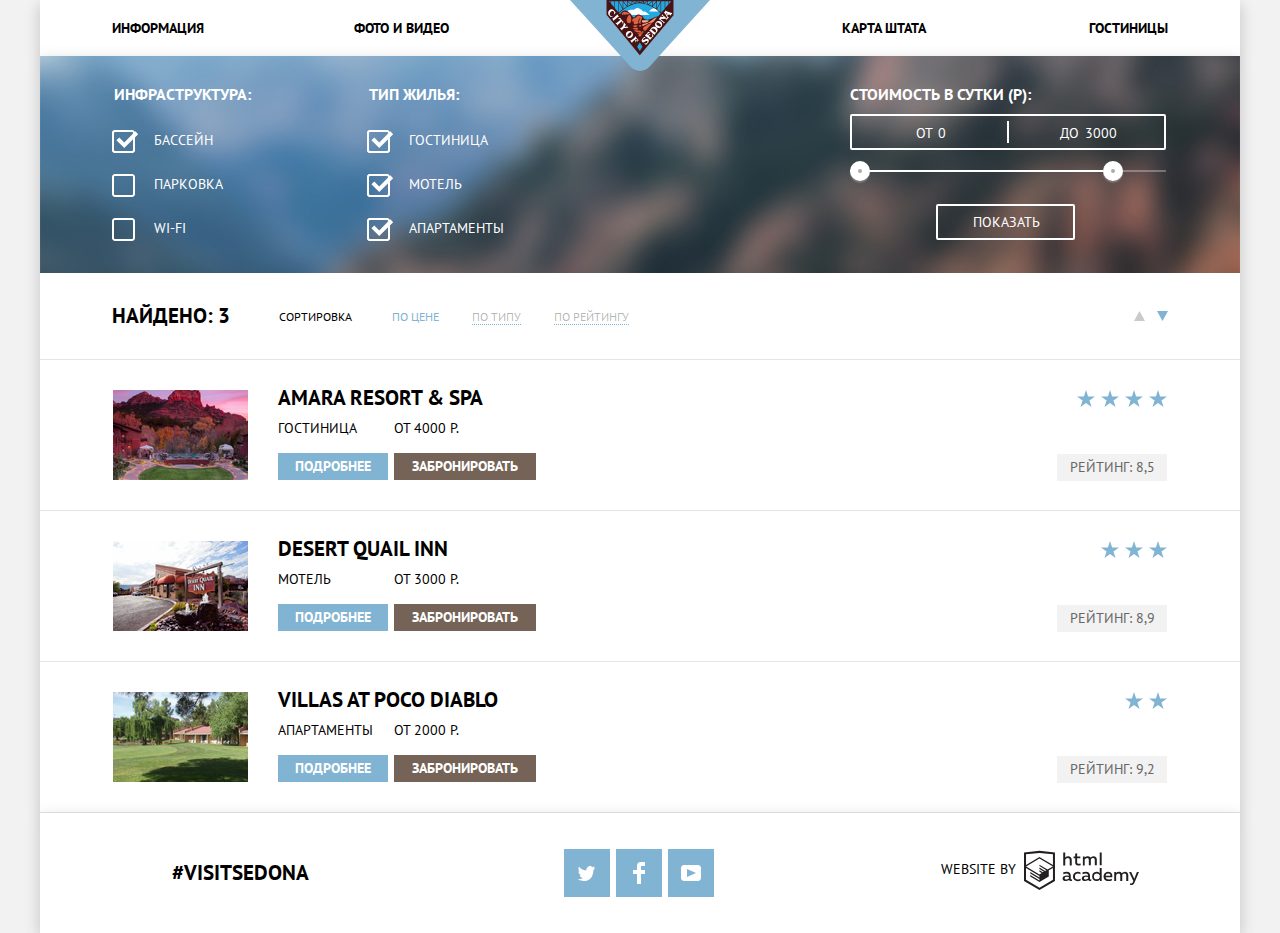
==== commit ec0a77c6: "Проект на проверку-2" ====
--- a/catalog.html
+++ b/catalog.html
@@ -209,6 +209,7 @@
         <div class="footer-social">
           <ul class="social-buttons">
             <li><a class="social-button" href="#" aria-label="Седона в Твиттере">
+              <span class="visually-hidden">Седона в Твиттере</span>
               <svg width="17px" height="17px" viewBox="0 0 17 17" version="1.1" xmlns="http://www.w3.org/2000/svg" xmlns:xlink="http://www.w3.org/1999/xlink">
                 <g id="Page-1" stroke="none" stroke-width="1" fill="none" fill-rule="evenodd">
                   <g id="twitter" fill="#FFFFFF" fill-rule="nonzero">
@@ -218,10 +219,12 @@
               </svg>
             </a></li>
             <li><a class="social-button" href="#" aria-label="Седона в Фейсбуке">
+              <span class="visually-hidden">Седона в Фейсбуке</span>
               <svg xmlns="http://www.w3.org/2000/svg" width="12" height="22" viewBox="0 0 12 22"><path fill="#FFF" d="M12 4V0H8a4 4 0 0 0-4 4v4H0v4h4v10h4V12h4V8H8V4h4z"/>
               </svg>
             </a></li>
             <li><a class="social-button" href="#" aria-label="Седона на Ютубе">
+              <span class="visually-hidden">Седона на Ютубе</span>
               <svg width="20px" height="16px" viewBox="0 0 20 16" version="1.1" xmlns="http://www.w3.org/2000/svg" xmlns:xlink="http://www.w3.org/1999/xlink">
                 <g id="Page-2" stroke="none" stroke-width="1" fill="none" fill-rule="evenodd">
                   <g id="youtube" fill="#FFFFFF" fill-rule="nonzero">
--- a/css/style-min.css
+++ b/css/style-min.css
@@ -1 +1 @@
-html{background-color:#f2f2f2}a,body{color:#000}body{position:relative;padding:0;margin:auto;font-family:"PT Sans",Arial,sans-serif;font-size:14px;line-height:21px;text-transform:uppercase;background-color:#f2f2f2;min-width:1200px}.footer,.header,.main,.main-footer{width:1200px;margin:0 auto;background-color:#fff;text-align:center;box-shadow:0 5px 15px 0 rgba(0,1,1,.2)}img{max-width:100%;height:auto}.visually-hidden{position:absolute;width:1px;height:1px;margin:-1px;border:0;padding:0;clip:rect(0 0 0 0);overflow:hidden}a{text-decoration:none}.main-navigation li{line-height:26px;list-style:none;font-weight:700;width:25%}.main-navigation li:nth-child(1),.main-navigation li:nth-child(2){text-align:left}.main-navigation li:nth-child(3),.main-navigation li:nth-child(4){text-align:right}.main-navigation li:nth-child(2){padding-right:89px}.main-navigation a:hover{color:#81b3d2}.main-navigation a:active{color:rgba(0,0,0,.3)}.main-navigation ul{display:flex;justify-content:space-between;padding:15px 72px;margin:0}.main-navigation{position:relative}.logo{position:absolute;top:0;left:50%;margin-left:-70px}.current-page{color:#766357}.welcome{display:flex;height:510px;background-color:#9edafe;background-image:url(../img/intro-mask.svg),url(../img/sedona-background.jpg);background-position:50% 100.5%,50% 28%;background-repeat:no-repeat,no-repeat;margin-bottom:60px}.welcome img{margin:auto;height:353px}.about-sedona{margin-bottom:51px}.sedona-promotext{font-size:21px;line-height:26px;font-weight:700;width:440px;margin:0 auto 25px}.advantages-intro{font-size:14px;line-height:26px;width:500px;margin:0 auto 50px}.advantages{display:flex;flex-wrap:wrap;list-style:none;padding:0;margin:0}.advantages h2{font-size:21px;line-height:21px;margin:0 auto;width:155px;text-align:center}.advantages p{margin-bottom:0}.advantages-number{display:block;margin-top:15px}.advantages-number.№3-5{margin-top:20px;margin-bottom:25px}.advantages-item:nth-child(1),.advantages-item:nth-child(2){color:#fff;background-color:#81b3d2;width:100%}.advantages-item-wrapper{display:flex}.advantages-item-wrapper img{flex-shrink:0}.advantages-item--reversed{flex-direction:row-reverse}.container-text--image{display:flex;flex-direction:column;justify-content:space-around;padding:40px 46px 56px}.benefits{display:flex;list-style:none;background-color:#fff;padding:0}.benefits-item{color:#333;padding:160px 50px 83px;width:33.3%}.benefits h2{color:#000;margin-top:0;margin-bottom:25px}.benefits p{margin-top:0}.benefits-item.apartments,.benefits-item.food,.benefits-item.souvenirs{background-image:url(../img/icon-1.svg);background-position:center top 60px;background-repeat:no-repeat}.benefits-item.food,.benefits-item.souvenirs{background-image:url(../img/icon-3.svg)}.benefits-item.souvenirs{background-image:url(../img/icon-2.svg);background-position:center top 56px}.advantages-item:nth-child(3),.advantages-item:nth-child(4),.advantages-item:nth-child(5){background-color:#eee;width:260px;min-height:143px;padding:48px 70px 58px}.search{position:relative}.searching-form{position:absolute;display:flex;flex-wrap:wrap;top:100%;width:458px;padding:55px;left:50%;margin-left:-284px;text-align:left;box-shadow:0 7px 15px 0 rgba(0,1,1,.15);background-color:#fff}.searching-item{display:flex;justify-content:space-between;align-items:center;margin-bottom:30px;margin-top:0}.searching-item:nth-child(1),.searching-item:nth-child(2){width:458px;position:relative}.searching-item:nth-child(3){width:226px}.searching-item:nth-child(4){margin-left:auto;width:178px}.search-text{font-size:14px;line-height:24px;color:#333;width:445px;margin:0 auto 50px}.search-heading{display:block;font-size:30px;line-height:36px;font-weight:700;color:#000;padding-bottom:21px;margin:0 auto}.button{font-size:21px;font-weight:700;line-height:26px;color:#fff;text-transform:uppercase;padding-top:0;padding-bottom:0;border:0}.button-search-form{background-color:#766357;width:568px;height:86px}.button-search-form:hover{background-color:#604e43}.button-search-form:active{background-color:#503e33}.input-field,.input-label{font-weight:700;color:#000}.input-field{box-sizing:border-box;text-transform:uppercase;border:0;padding-top:11px;padding-bottom:11px;padding-left:13px;width:346px;margin:0 0 0 auto;height:38px;background-color:#f2f2f2}.input-field.adults-children{width:38px;text-align:center;margin-left:0;padding:0}.input-field:hover{background-color:#ebebeb}.input-field:focus{background-color:#fff;outline:solid 2px #e5e5e5}.input-field::placeholder{font-weight:700;color:#000;opacity:1;text-transform:uppercase}.button-submit{background-color:#81b3d2;width:458px;height:58px;margin-top:23px}.button-submit:hover{background-color:#669ec0}.button-submit:active{background-color:#5496bd}.btn-calendar{width:21px;height:22px;border:0;padding:0;background-color:transparent;position:absolute;right:10px}.btn-calendar:hover path{fill:#000}.btn-calendar:active path,.html-logo:hover{fill:#81b3d2}.btn-base{position:relative;width:38px;height:38px;padding:0;border:0;background-color:#f2f2f2}.btn-base::before,.btn-plus::after{position:absolute;content:"";top:18px;left:13px;width:11px;height:3px;background-color:rgba(0,1,1,.2)}.btn-base:hover::before{background-color:#000}.btn-base:active::before{background-color:#81b3d2}.btn-plus::after{top:14px;left:17px;width:3px;height:11px}.btn-plus:hover::after{background-color:#000}.btn-plus:active::after{background-color:#81b3d2}.btn-minus{margin-left:auto}.map-of-sedona{display:block}.main-footer{position:absolute;bottom:0;opacity:.9;left:calc(50% - 600px)}.hashtag{font-size:21px;line-height:26px;font-weight:700;margin-left:132px;margin-top:0;margin-bottom:0;padding:0}.copyright{display:flex;align-items:center;margin-right:101px}.copyright span{margin-right:8px;margin-bottom:7px}.html-logo:active{fill:#bdbbbc}.social-buttons li{list-style:none;margin-left:6px}.social-button,.social-buttons{display:flex;justify-content:center}.social-button{align-items:center;background-color:#81b3d2;width:46px;height:48px}.social-button:hover{background-color:#669ec0}.social-button:active{background-color:#5496bd}.social-button:active path{opacity:.3}footer .container{display:flex;justify-content:space-between;align-items:center;padding:36px 0}.social-buttons{flex-wrap:nowrap;padding:0;margin:0 auto 0 21px}.filters{background-image:url(../img/filter-background.jpg);background-repeat:no-repeat;background-position:center center;background-color:#9edafe;color:#fff;padding:28px 74px 33px}.filter{display:flex;justify-content:space-between}.filter fieldset{border:0;padding:0;margin:0}.wrapper-accommodations legend{font-size:16px;line-height:21px;font-weight:700;padding-bottom:25px;text-align:left}.filter ul{list-style:none;line-height:21px;padding:0;margin:0;text-align:left}.filter-option{margin-bottom:23px}.filter-option:last-child{margin-bottom:0}.wrapper-accommodations{display:flex;justify-content:space-between}fieldset.filter-accommodations{margin-right:118px}.filter-option{padding-left:40px}input[type=checkbox].visually-hidden,input[type=radio].visually-hidden{position:absolute;width:1px;height:1px;margin:-1px;border:0;padding:0;white-space:nowrap;clip-path:inset(100%);clip:rect(0 0 0 0);overflow:hidden}.filter-option label{position:relative;display:block;cursor:pointer;user-select:none}.filter-input-checkbox+label::before{content:url(../img/checkbox-off.svg);position:absolute;left:-42px;top:0;width:21px;height:21px}.filter-input-checkbox:checked+label::after{content:url(../img/checkbox-on.svg);position:absolute;top:0;left:-42px;width:21px;height:21px}.filter-range{width:316px}.filter-range-title{margin-bottom:9px;font-weight:600;font-size:16px;line-height:21px;text-align:left}.price-controls{position:relative;height:32px;margin-bottom:20px;font-size:0;border:2px solid #fff;border-radius:2px}.price-controls label{display:inline-block;font-size:14px;line-height:32px;vertical-align:top;cursor:pointer}.price-controls .max-price,.price-controls .min-price{width:90px;padding-left:45px}.price-controls input{width:50px;height:32px;line-height:32px;margin:0;color:inherit;font:inherit;background:0 0;border:0}.price-controls::after{content:"";position:absolute;top:50%;left:50%;width:2px;height:22px;transform:translate(-50%,-50%);background:#fff}.range-controls{position:relative;margin-bottom:32px}.range-controls .scale{height:2px;background:rgba(255,255,255,.3)}.range-controls .bar{width:80%;height:2px;background:#fff}.range-toggle{position:absolute;top:-9px;width:4px;height:4px;background:#ababab;border:8px solid #fff;border-radius:50%;box-shadow:0 2px 1px 0 rgba(200,200,200,.3);cursor:pointer}.range-toggle:hover{border:9px solid #fff}.range-toggle-min{left:0}.range-toggle-max{left:80%}.btn-transparent{display:block;margin:0 auto 0 86px;padding:0 33px 0 35px;height:36px;font-size:14px;line-height:32px;color:#fff;text-transform:uppercase;background:0 0;border:2px solid #fff;border-radius:2px;cursor:pointer}.btn-transparent:hover{color:#000;background:#fff}.search-result--header{display:flex;align-items:center;padding:9px 72px}.search-result--heading{font-size:21px;font-weight:700;line-height:26px;margin-right:49px}.search-result--sort{display:flex;align-items:center}.search-result--sort p{font-size:12px;line-height:21px;margin:0 40px 0 0}.search-result--sort ul{margin:0}.search-result--sort-type{display:flex;list-style:none;padding:0}.search-result--sort-type li{margin-right:33px}.sort-type-btn{padding:0;border:0;font-size:12px;text-transform:inherit;border-bottom:1px dotted #81b3d2;color:rgba(0,0,0,.3);background-color:inherit}.sort-type-btn.current{color:#81b3d2;border-bottom:none}.sort-type-btn:hover{color:#81b3d2}.sort-type-btn:active{color:#000}.search-result--buttons{margin-left:auto}.btn-direction{padding:0;border:0;background-color:#fff;margin-left:8px}.btn-direction:hover path{fill:#000}.btn-direction.current path,.btn-direction:active path{fill:#81b3d2}.hotels{text-align:left;margin:0;padding:0}.hotels-item{display:flex;border-top:1px solid rgba(0,0,0,.1);padding:30px 73px;align-items:flex-start}.hotels-item:last-child{border-bottom:1px solid rgba(0,0,0,.1)}.hotel-img{order:-1;margin:0 30px 0 0;height:90px}.hotel{margin-right:50px}.hotel-name{font-size:21px;line-height:21px;font-weight:700;color:#000;margin:-3px 0 10px}.hotel-name:hover{color:#81b3d2}.hotel-name:active{color:rgba(0,0,0,.3)}.wrapper--hotel-text{display:flex;margin:0 0 14px;font-size:14px}.hotel-text{margin:0}.hotel-text:first-child{min-width:105px;margin-right:11px}.wrapper--hotel-item-buttons{display:flex}.button-booking,.hotel-details{height:27px;line-height:27px;font-weight:700;color:#fff;text-align:center}.hotel-details{width:110px;background-color:#81b3d2;display:block;margin-right:6px}.hotel-details:hover{background-color:#669ec0}.hotel-details:active{background-color:#5496bd;color:rgba(255,255,255,.3)}.button-booking{width:142px;font-size:14px;background-color:#766357;text-transform:uppercase}.button-booking:hover{background-color:#604e43}.button-booking:active{background-color:#503e33;color:rgba(255,255,255,.3)}.hotel-class{margin-left:auto;text-align:right}.hotel-stars{display:flex;justify-content:flex-end;width:110px;margin:0 0 47px auto}.star{display:block;width:18px;height:17px;background-image:url(../img/star.svg);margin-left:6px}.rating{color:#666;background-color:#f2f2f2;width:110px;height:27px;line-height:27px;text-align:center;box-sizing:border-box;margin:0}
+html{background-color:#f2f2f2}a,body{color:#000}body{position:relative;padding:0;margin:auto;font-family:"PT Sans",Arial,sans-serif;font-size:14px;line-height:21px;text-transform:uppercase;background-color:#f2f2f2;min-width:1200px}.footer,.header,.main,.main-footer{width:1200px;margin:0 auto;background-color:#fff;text-align:center;box-shadow:0 5px 15px 0 rgba(0,1,1,.2)}img{max-width:100%;height:auto}.visually-hidden{position:absolute;width:1px;height:1px;margin:-1px;border:0;padding:0;clip:rect(0 0 0 0);overflow:hidden}a{text-decoration:none}.main-navigation li{line-height:26px;list-style:none;font-weight:700;width:25%}.main-navigation li:nth-child(1),.main-navigation li:nth-child(2){text-align:left}.main-navigation li:nth-child(3),.main-navigation li:nth-child(4){text-align:right}.main-navigation li:nth-child(2){padding-right:89px}.main-navigation a:hover{color:#81b3d2}.main-navigation a:active{color:rgba(0,0,0,.3)}.main-navigation ul{display:flex;justify-content:space-between;padding:15px 72px;margin:0}.main-navigation{position:relative}.logo{position:absolute;top:0;left:50%;margin-left:-70px}.current-page{color:#766357}.welcome{display:flex;height:510px;background-color:#9edafe;background-image:url(../img/intro-mask.svg),url(../img/sedona-background.jpg);background-position:50% 100.5%,50% 28%;background-repeat:no-repeat,no-repeat;margin-bottom:60px}.welcome img{margin:auto;height:353px}.about-sedona{margin-bottom:51px}.sedona-promotext{font-size:21px;line-height:26px;font-weight:700;width:445px;margin:0 auto 25px}.advantages-intro{font-size:14px;line-height:26px;width:500px;margin:0 auto 50px}.advantages{display:flex;flex-wrap:wrap;list-style:none;padding:0;margin:0}.advantages h2{font-size:21px;line-height:21px;margin:0 auto;width:155px;text-align:center}.advantages p{margin-bottom:0}.advantages-number{display:block;margin-top:17px}.advantages-number.№3-5{margin-top:22px;margin-bottom:23px}.advantages-item:nth-child(1),.advantages-item:nth-child(2){color:#fff;background-color:#81b3d2;width:100%}.advantages-item-wrapper{display:flex}.advantages-item-wrapper img{flex-shrink:0}.advantages-item--reversed{flex-direction:row-reverse}.container-text--image{display:flex;flex-direction:column;justify-content:space-around;width:100%}.container-text--image.image-1{padding:43px 55px 56px}.container-text--image.image-2{padding:43px 43px 56px}.benefits{display:flex;flex-wrap:wrap;list-style:none;background-color:#fff;padding:0}.benefits-item{color:#333;padding:160px 50px 83px;width:33.3%;box-sizing:border-box}.benefits h2{color:#000;margin-top:0;margin-bottom:25px}.benefits p{margin-top:0}.benefits-item.apartments,.benefits-item.food,.benefits-item.souvenirs{background-image:url(../img/icon-1.svg);background-position:center top 60px;background-repeat:no-repeat}.benefits-item.food,.benefits-item.souvenirs{background-image:url(../img/icon-3.svg)}.benefits-item.souvenirs{background-image:url(../img/icon-2.svg);background-position:center top 56px}.advantages-item:nth-child(3),.advantages-item:nth-child(4),.advantages-item:nth-child(5){background-color:#eee;min-height:143px;padding-top:48px;padding-bottom:58px;width:400px;box-sizing:border-box}.advantages-item:nth-child(3){padding-left:70px;padding-right:70px}.advantages-item:nth-child(4){padding-left:67px;padding-right:67px}.advantages-item:nth-child(5){padding-left:73px;padding-right:73px}.search{position:relative}.searching-form{position:absolute;display:flex;flex-wrap:wrap;top:100%;width:458px;padding:55px;left:50%;margin-left:-284px;text-align:left;box-shadow:0 7px 15px 0 rgba(0,1,1,.15);background-color:#fff}.searching-item{display:flex;justify-content:space-between;align-items:center;margin-bottom:30px;margin-top:0}.searching-item:nth-child(1),.searching-item:nth-child(2){width:458px;position:relative}.searching-item:nth-child(3){width:226px}.searching-item:nth-child(4){margin-left:auto;width:178px}.search-text{font-size:14px;line-height:24px;color:#333;width:445px;margin:0 auto 47px}.search-heading{display:block;font-size:30px;line-height:36px;font-weight:700;color:#000;padding-bottom:23px;margin:0 auto}.button{font-size:21px;font-weight:700;line-height:26px;color:#fff;text-transform:uppercase;padding-top:0;padding-bottom:0;border:0}.button-search-form{background-color:#766357;width:568px;height:86px}.button-search-form:hover{background-color:#604e43}.button-search-form:active{background-color:#503e33}.input-field,.input-label{font-weight:700;color:#000}.input-field{box-sizing:border-box;text-transform:uppercase;border:0;padding-top:11px;padding-bottom:11px;padding-left:13px;width:346px;margin:0 0 0 auto;height:38px;background-color:#f2f2f2}.input-field.adults-children{width:38px;text-align:center;margin-left:0;padding:0}.input-field:hover{background-color:#ebebeb}.input-field:focus{background-color:#fff;outline:solid 2px #e5e5e5}.input-field::placeholder{font-weight:700;color:#000;opacity:1;text-transform:uppercase}.button-submit{background-color:#81b3d2;width:458px;height:58px;margin-top:23px}.button-submit:hover{background-color:#669ec0}.button-submit:active{background-color:#5496bd}.btn-calendar{width:21px;height:22px;border:0;padding:0;background-color:transparent;position:absolute;right:10px}.btn-calendar:hover path{fill:#000}.btn-calendar:active path,.html-logo:hover{fill:#81b3d2}.btn-base{position:relative;width:38px;height:38px;padding:0;border:0;background-color:#f2f2f2}.btn-base::before,.btn-plus::after{position:absolute;content:"";top:18px;left:13px;width:11px;height:3px;background-color:rgba(0,1,1,.2)}.btn-base:hover::before{background-color:#000}.btn-base:active::before{background-color:#81b3d2}.btn-plus::after{top:14px;left:17px;width:3px;height:11px}.btn-plus:hover::after{background-color:#000}.btn-plus:active::after{background-color:#81b3d2}.btn-minus{margin-left:auto}.map-of-sedona{display:block}.main-footer{position:absolute;bottom:0;opacity:.9;left:calc(50% - 600px)}.hashtag{font-size:21px;line-height:26px;font-weight:700;margin-left:132px;margin-top:0;margin-bottom:0;padding:0}.copyright{margin-right:101px}.copyright span{margin-right:8px;margin-bottom:7px}.html-logo:active{fill:#bdbbbc}.social-buttons li{list-style:none;margin-left:6px}.container,.copyright,.social-button{display:flex;align-items:center}.social-button{justify-content:center;background-color:#81b3d2;width:46px;height:48px}.social-button:hover{background-color:#669ec0}.social-button:active{background-color:#5496bd}.social-button:active path{opacity:.3}.container{justify-content:space-between;padding:36px 0}.social-buttons{display:flex;flex-wrap:nowrap;justify-content:center;padding:0;margin:0 auto 0 21px}.filters{background-image:url(../img/filter-background.jpg);background-repeat:no-repeat;background-position:center center;background-color:#9edafe;color:#fff;padding:28px 74px 33px}.filter{display:flex;justify-content:space-between}.filter fieldset{border:0;padding:0;margin:0}.wrapper-accommodations legend{font-size:16px;line-height:21px;font-weight:700;padding-bottom:25px;text-align:left}.filter ul{list-style:none;line-height:21px;padding:0;margin:0;text-align:left}.filter-option{margin-bottom:23px}.filter-option:last-child{margin-bottom:0}.wrapper-accommodations{display:flex;justify-content:space-between}fieldset.filter-accommodations{margin-right:118px}.filter-option{padding-left:40px}input[type=checkbox].visually-hidden,input[type=radio].visually-hidden{position:absolute;width:1px;height:1px;margin:-1px;border:0;padding:0;white-space:nowrap;clip-path:inset(100%);clip:rect(0 0 0 0);overflow:hidden}.filter-option label{position:relative;display:block;cursor:pointer;user-select:none}.filter-input-checkbox+label::before{content:url(../img/checkbox-off.svg);position:absolute;left:-42px;top:0;width:21px;height:21px}.filter-input-checkbox:disabled+label::before{content:url(../img/checkbox-off-disabled.svg)}.filter-input-checkbox:checked+label::after{content:url(../img/checkbox-on.svg);position:absolute;top:0;left:-42px;width:21px;height:21px}.filter-input-checkbox:focus+label::before{outline:3px solid #81b3d2}.filter-input-checkbox:checked:disabled+label::after{content:url(../img/checkbox-on-disabled.svg)}.filter-input-checkbox:checked:disabled+label{color:#6a6a6a}.filter-range{width:316px}.filter-range-title{margin-bottom:9px;font-weight:600;font-size:16px;line-height:21px;text-align:left}.price-controls{position:relative;height:32px;margin-bottom:20px;font-size:0;border:2px solid #fff;border-radius:2px}.price-controls label{display:inline-block;font-size:14px;line-height:32px;vertical-align:top;cursor:pointer}.price-controls .min-price{width:90px;padding-left:35px}.price-controls .max-price{width:90px;padding-left:55px}.price-controls input{width:50px;height:32px;line-height:32px;margin:0;color:inherit;font:inherit;background:0 0;border:0}.price-controls::after{content:"";position:absolute;top:50%;left:50%;width:2px;height:22px;transform:translate(-50%,-50%);background:#fff}.range-controls{position:relative;margin-bottom:32px}.range-controls .scale{height:2px;background:rgba(255,255,255,.3)}.range-controls .bar{width:80%;height:2px;background:#fff}.range-toggle{position:absolute;top:-9px;width:4px;height:4px;background:#ababab;border:8px solid #fff;border-radius:50%;box-shadow:0 2px 1px 0 rgba(200,200,200,.3);cursor:pointer}.range-toggle:hover{transform:scale(1.1)}.range-toggle-min{left:0}.range-toggle-max{left:80%}.btn-transparent{display:block;margin:0 auto 0 86px;padding:0 33px 0 35px;height:36px;font-size:14px;line-height:32px;color:#fff;text-transform:uppercase;background:0 0;border:2px solid #fff;border-radius:2px;cursor:pointer}.btn-transparent:hover{color:#000;background:#fff}.search-result--header{display:flex;align-items:center;padding:9px 72px}.search-result--heading{font-size:21px;font-weight:700;line-height:26px;margin-right:49px;flex:none}.search-result--sort{display:flex;align-items:center}.search-result--sort p{font-size:12px;line-height:21px;margin:0 40px 0 0}.search-result--sort ul{margin:0}.search-result--sort-type{display:flex;list-style:none;padding:0;flex-wrap:wrap}.search-result--sort-type li{margin-right:33px;flex:none}.sort-type-btn{padding:0;border:0;font-size:12px;text-transform:inherit;border-bottom:1px dotted #81b3d2;color:rgba(0,0,0,.3);background-color:inherit}.sort-type-btn.current{color:#81b3d2;border-bottom:none}.sort-type-btn:hover{color:#81b3d2}.sort-type-btn:active{color:#000}.search-result--buttons{flex:none;margin-left:auto}.btn-direction{padding:0;border:0;background-color:#fff;margin-left:8px}.btn-direction:hover path{fill:#000}.btn-direction.current path,.btn-direction:active path{fill:#81b3d2}.hotels{text-align:left;margin:0;padding:0}.hotels-item{display:flex;border-top:1px solid rgba(0,0,0,.1);padding:30px 73px 29px;align-items:flex-start}.hotels-item:last-child{border-bottom:1px solid rgba(0,0,0,.1)}.hotel-img{order:-1;margin:0 30px 0 0;height:90px}.hotel-img img{max-width:none}.hotel{margin-right:50px}.hotel-name{font-size:21px;line-height:21px;font-weight:700;color:#000;margin:-3px 0 10px}.hotel-name:hover{color:#81b3d2}.hotel-name:active{color:rgba(0,0,0,.3)}.wrapper--hotel-text{display:flex;margin:0 0 14px;font-size:14px}.hotel-text{margin:0}.hotel-text:first-child{min-width:105px;margin-right:11px}.wrapper--hotel-item-buttons{display:flex}.button-booking,.hotel-details{height:27px;line-height:27px;font-weight:700;color:#fff;text-align:center}.hotel-details{width:110px;background-color:#81b3d2;display:block;margin-right:6px}.hotel-details:hover{background-color:#669ec0}.hotel-details:active{background-color:#5496bd;color:rgba(255,255,255,.3)}.button-booking{width:142px;font-size:14px;background-color:#766357;text-transform:uppercase}.button-booking:hover{background-color:#604e43}.button-booking:active{background-color:#503e33;color:rgba(255,255,255,.3)}.hotel-class{margin-left:auto;text-align:right}.hotel-stars{display:flex;justify-content:flex-end;width:110px;margin:0 0 47px auto}.star{display:block;width:18px;height:17px;background-image:url(../img/star.svg);margin-left:6px}.rating{color:#666;background-color:#f2f2f2;width:110px;height:27px;line-height:27px;text-align:center;box-sizing:border-box;margin:0}
